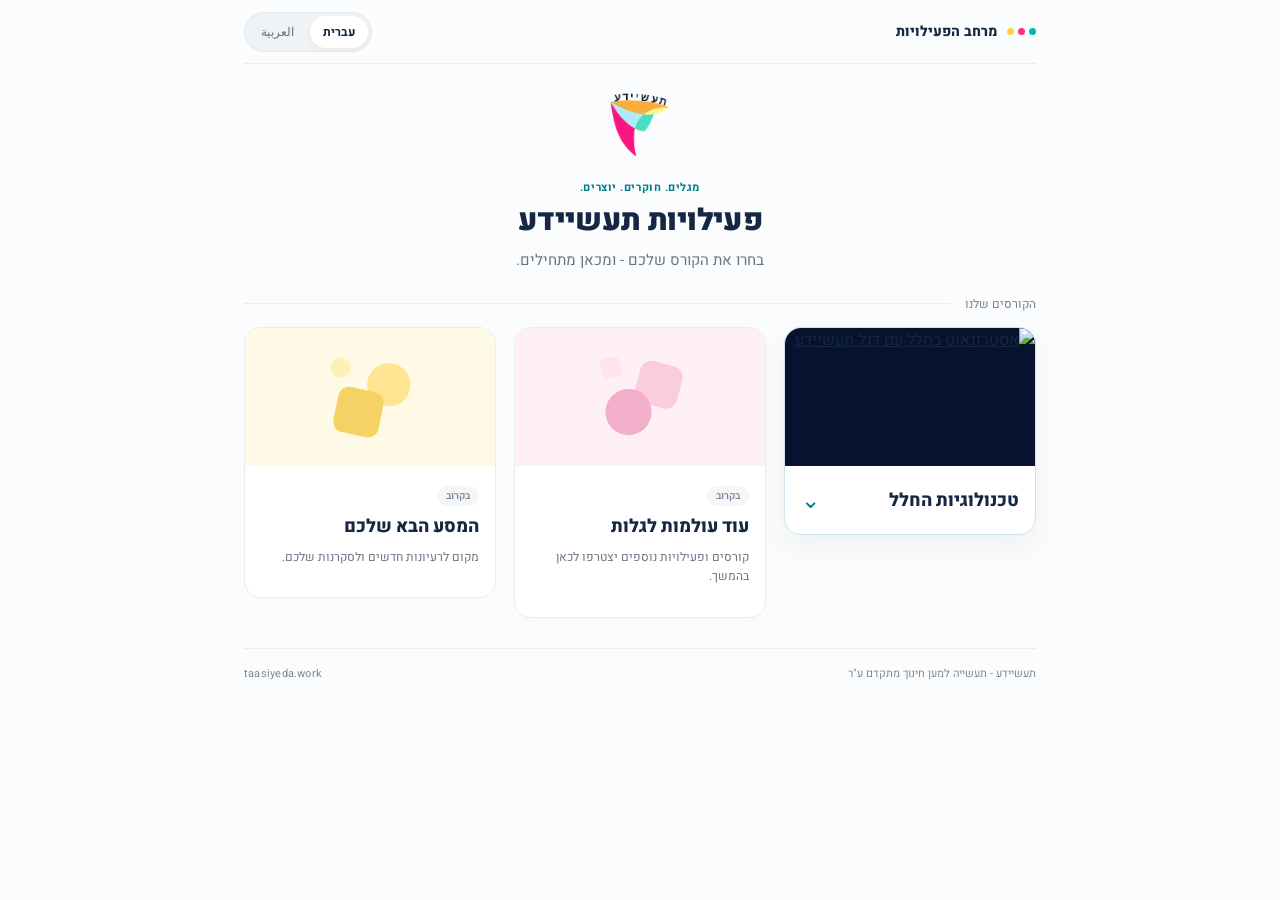
==== index.html @ 54089e56 "Use requested dash in landing page subtitle" ====
<!doctype html>
<html lang="he" dir="rtl">
<head>
<meta charset="utf-8"><meta name="viewport" content="width=device-width,initial-scale=1">
<title>פעילויות תעשיידע | בחרו את הקורס שלכם</title>
<meta name="description" content="מרחב הפעילויות של תעשיידע. בחרו את הקורס שלכם והיכנסו לאתר הקורס, לאתגרים ולפוסטר החקר.">
<meta name="theme-color" content="#fbfcfd">
<link rel="canonical" href="https://taasiyeda.work/">
<link rel="preconnect" href="https://fonts.googleapis.com"><link rel="preconnect" href="https://fonts.gstatic.com" crossorigin>
<link href="https://fonts.googleapis.com/css2?family=Heebo:wght@400;500;600;700;800;900&family=Noto+Sans+Arabic:wght@400;500;600;700;800&display=swap" rel="stylesheet">
<style>
:root{--ink:#152743;--muted:#687485;--teal:#007d87;--line:#e7edf0;--paper:#fbfcfd}
*{box-sizing:border-box}body{margin:0;background:var(--paper);color:var(--ink);font-family:Heebo,Arial,sans-serif;min-height:100vh}html[lang=ar] body{font-family:'Noto Sans Arabic',Arial,sans-serif}button,a{-webkit-tap-highlight-color:transparent}a{color:inherit}button{font:inherit}a:focus-visible,button:focus-visible{outline:3px solid #008d99;outline-offset:5px}button{cursor:pointer}.shell{max-width:1120px;padding:0 40px;margin:auto}.topbar{height:92px;display:flex;align-items:center;justify-content:space-between;border-bottom:1px solid var(--line)}.wordmark{font-size:18px;font-weight:800;display:flex;align-items:center;gap:10px}.brand-dots{display:flex;gap:4px}.brand-dots i{width:7px;height:7px;border-radius:50%;background:#00bbac}.brand-dots i:nth-child(2){background:#fa3284}.brand-dots i:nth-child(3){background:#ffd344}.languages{display:flex;direction:rtl;gap:3px;background:#f0f3f5;border:1px solid #e5eaee;border-radius:100px;padding:4px}.languages button{border:0;background:none;padding:7px 17px;border-radius:50px;color:#637185;min-height:40px;font-size:14px}.languages button[aria-pressed=true]{color:var(--ink);background:white;box-shadow:0 2px 6px #14243c0c;font-weight:700}
main{padding:40px 0 60px}.intro{text-align:center;position:relative}.logo{width:94px;height:104px;object-fit:contain}.eyebrow{color:var(--teal);font-size:12px;font-weight:700;letter-spacing:.05em;margin:22px 0 5px}h1{font-size:clamp(30px,4vw,44px);line-height:1.35;letter-spacing:-1.1px;margin:0;font-weight:900}.intro p{font-size:18px;color:var(--muted);margin:11px 0 0}.section-top{display:flex;align-items:center;gap:14px;margin:39px 0 18px;font-size:13px;color:#758090}.section-top:after{content:'';height:1px;background:var(--line);flex:1}.courses{display:grid;grid-template-columns:repeat(3,minmax(0,1fr));gap:25px;align-items:start}.course{background:#fff;border:1px solid var(--line);border-radius:24px;overflow:hidden;box-shadow:0 6px 22px #15274304}.active{border-color:#cfe4ec;box-shadow:0 12px 30px #243f6010}.cover{aspect-ratio:1.75;display:block;position:relative;overflow:hidden;background:#06122e}.cover img{width:100%;height:100%;object-fit:cover;display:block;transition:transform .35s}.cover:hover img{transform:scale(1.035)}.card-body{padding:23px}.card-body h2{font-size:23px;line-height:1.4;margin:0;font-weight:800}.card-body p{color:var(--muted);font-size:14px;line-height:1.65;margin:7px 0 20px}.links{display:grid;gap:9px}.activity{display:flex;align-items:center;justify-content:space-between;gap:12px;text-decoration:none;border:1px solid #dce9ee;background:#f3f8fb;border-radius:12px;padding:11px 15px;font-size:15px;font-weight:700;min-height:46px;transition:background .18s,transform .18s}.activity:hover{background:#e5f2f7;transform:translateX(-2px)}.activity.primary{background:var(--ink);border-color:var(--ink);color:white}.activity.primary:hover{background:#254362}.arrow{font-size:20px;line-height:1;font-family:Arial;font-weight:400}.soon-cover{background:#fff0f5;display:grid;place-items:center}.soon-cover.yellow{background:#fffae6}.shapes{width:128px;height:110px;position:relative;opacity:.9}.shapes i{position:absolute;width:60px;height:60px;background:#fac9dc;border-radius:15px;top:8px;right:8px;transform:rotate(15deg)}.shapes i:nth-child(2){background:#f1a9c5;top:44px;right:48px;border-radius:50%;width:64px;height:64px}.shapes i:nth-child(3){background:#ffe2ed;width:28px;height:28px;border-radius:8px;top:0;right:91px;transform:rotate(-15deg)}.yellow .shapes i{background:#ffe28a;transform:rotate(-15deg);border-radius:50%}.yellow .shapes i:nth-child(2){background:#f6ce57;border-radius:15px;transform:rotate(12deg)}.yellow .shapes i:nth-child(3){background:#fff0b7;border-radius:50%}.soon .card-body{min-height:154px;padding:24px}.soon h2{font-size:22px}.soon p{max-width:220px;margin-bottom:0;font-size:14px}.soon-tag{display:inline-block;font-size:11px;font-weight:600;padding:4px 10px;background:#f5f6f8;color:#7b8593;border-radius:20px;margin-bottom:12px}.footer{border-top:1px solid var(--line);padding:21px 0;display:flex;justify-content:space-between;gap:15px;color:#7c8795;font-size:12px}.footer span:last-child{direction:ltr;letter-spacing:.02em}
@media(min-height:850px) and (min-width:801px){main{padding-top:51px;padding-bottom:78px}.section-top{margin-top:45px}}@media(max-width:800px){.shell{padding:0 24px}.courses{gap:16px}.card-body{padding:17px}.card-body h2{font-size:20px}.activity{font-size:14px;padding:11px}.intro p{font-size:16px}}@media(max-width:620px){.shell{padding:0 20px}.topbar{height:78px}.wordmark{font-size:15px}.languages button{padding:6px 11px;font-size:13px}.brand-dots{gap:3px}.brand-dots i{width:5px;height:5px}main{padding-top:29px;padding-bottom:35px}.logo{width:76px;height:84px}.eyebrow{margin-top:19px}h1{font-size:33px}.courses{grid-template-columns:1fr;max-width:390px;margin:auto;gap:20px}.card-body{padding:22px}.card-body h2{font-size:24px}.activity{font-size:16px;min-height:49px}.section-top{margin-top:29px}.soon{display:grid;grid-template-columns:95px 1fr;align-items:stretch;border-radius:18px;box-shadow:none}.soon-cover{aspect-ratio:auto;height:100%;min-height:132px}.shapes{transform:scale(.65);transform-origin:center;width:115px}.soon .card-body{min-height:0;padding:17px}.soon h2{font-size:20px}.soon p{font-size:13px;margin:4px 0 0}.soon-tag{margin-bottom:7px}.footer{font-size:11px}.intro p{line-height:1.7}}@media(prefers-reduced-motion:reduce){*{transition:none!important}}

/* Compact centered course hub */
.shell{max-width:840px;padding:0 24px}
.topbar{height:64px}
.wordmark{font-size:14px}
.languages{padding:3px}
.languages button{font-size:12px;padding:5px 13px;min-height:32px}
main{padding:24px 0 30px}
.logo{width:64px;height:72px}
.eyebrow{font-size:11px;margin:12px 0 5px}
h1{font-size:30px;letter-spacing:-.6px}
.intro p{font-size:15px;margin-top:7px}
.section-top{margin:24px 0 14px;font-size:12px}
.courses{gap:18px}
.course{border-radius:17px}
.cover{aspect-ratio:1.8}
.card-body,.soon .card-body{padding:16px;min-height:0}
.card-body h2,.soon h2{font-size:18px}
.card-body p,.soon p{font-size:12px;margin:8px 0 14px}
.soon-tag{margin-bottom:8px;font-size:10px;padding:3px 9px}
.shapes{transform:scale(.72)}
.links{gap:7px}
.activity{font-size:13px;padding:8px 11px;min-height:38px;border-radius:9px}
.arrow{font-size:17px}
.footer{padding:16px 0;font-size:11px;align-items:center;flex-wrap:wrap}
.course-menu summary{display:flex;align-items:center;justify-content:space-between;gap:8px;cursor:pointer;list-style:none;min-height:36px}
.course-menu summary::-webkit-details-marker{display:none}
.course-menu summary:focus-visible{outline:3px solid #008d99;outline-offset:5px;border-radius:4px}
.chevron{color:var(--teal);font-family:Arial,sans-serif;font-size:23px;line-height:1;transition:transform .18s}
.course-menu[open] .chevron{transform:rotate(180deg)}
.course-menu[open] summary{margin-bottom:10px}
@media(min-height:850px) and (min-width:801px){main{padding:24px 0 30px}.section-top{margin-top:24px}}
@media(max-width:620px){.shell{max-width:400px;padding:0 18px}.topbar{height:62px}.wordmark{font-size:13px}.languages button{padding:5px 10px}main{padding:22px 0 26px}h1{font-size:28px}.intro p{font-size:14px}.courses{gap:14px}.card-body h2{font-size:20px}.activity{font-size:15px;min-height:44px}.soon{grid-template-columns:80px 1fr}.soon-cover{min-height:112px}.soon .card-body{padding:14px}.soon h2{font-size:17px}.soon p{font-size:12px;margin-bottom:0}.soon .shapes{transform:scale(.55)}.footer{font-size:10px;gap:7px}}

</style></head>
<body><div class="shell"><header class="topbar"><div class="wordmark"><span class="brand-dots" aria-hidden="true"><i></i><i></i><i></i></span><span data-i="brand">מרחב הפעילויות</span></div><nav class="languages" aria-label="בחירת שפה"><button type="button" lang="he" data-lang="he" aria-pressed="true">עברית</button><button type="button" lang="ar" data-lang="ar" aria-pressed="false">العربية</button></nav></header>
<main><section class="intro" aria-labelledby="title"><img class="logo" src="pictures/logo.png" alt="תעשיידע" width="78" height="90"><div class="eyebrow" data-i="eyebrow">מגלים. חוקרים. יוצרים.</div><h1 id="title" data-i="title">פעילויות תעשיידע</h1><p data-i="subtitle">בחרו את הקורס שלכם - ומכאן מתחילים.</p></section><div class="section-top" data-i="section">הקורסים שלנו</div>
<section class="courses" aria-label="קורסים"><article class="course active"><a class="cover" data-route="course" href="https://taasiyeda2026.github.io/spin-off/" aria-label="כניסה לקורס טכנולוגיות החלל"><img src="https://taasiyeda2026.github.io/spin-off/images/home-bg.png" alt="אסטרונאוט בחלל עם דגל תעשיידע" width="1672" height="941"></a><div class="card-body"><details class="course-menu"><summary><h2 data-i="space">טכנולוגיות החלל</h2><span class="chevron" aria-hidden="true">⌄</span></summary><p data-i="description">יוצאים למסע של חקר ורעיונות בהשראת החלל.</p><nav class="links" aria-label="פעילויות טכנולוגיות החלל"><a class="activity primary" data-route="course" href="https://taasiyeda2026.github.io/spin-off/"><span data-i="course">אתר הקורס</span><span class="arrow" aria-hidden="true">←</span></a><a class="activity" data-route="challenges" href="https://taasiyeda2026.github.io/spin-off/challenge/challenges.html"><span data-i="challenges">אתגרים</span><span class="arrow" aria-hidden="true">←</span></a><a class="activity" data-route="poster" href="https://taasiyeda2026.github.io/spin-off/poster.html"><span data-i="poster">פוסטר חקר</span><span class="arrow" aria-hidden="true">←</span></a></nav></details></div></article>
<article class="course soon"><div class="cover soon-cover" aria-hidden="true"><div class="shapes"><i></i><i></i><i></i></div></div><div class="card-body"><span class="soon-tag" data-i="soon">בקרוב</span><h2 data-i="more">עוד עולמות לגלות</h2><p data-i="soonDescription">קורסים ופעילויות נוספים יצטרפו לכאן בהמשך.</p></div></article>
<article class="course soon"><div class="cover soon-cover yellow" aria-hidden="true"><div class="shapes"><i></i><i></i><i></i></div></div><div class="card-body"><span class="soon-tag" data-i="soon">בקרוב</span><h2 data-i="next">המסע הבא שלכם</h2><p data-i="nextDescription">מקום לרעיונות חדשים ולסקרנות שלכם.</p></div></article></section></main><footer class="footer"><span lang="he" dir="rtl" data-i="footer">תעשיידע - תעשייה למען חינוך מתקדם ע"ר</span><span>taasiyeda.work</span></footer></div>
<script>
(()=>{'use strict';const copy={he:{brand:'מרחב הפעילויות',eyebrow:'מגלים. חוקרים. יוצרים.',title:'פעילויות תעשיידע',subtitle:'בחרו את הקורס שלכם - ומכאן מתחילים.',section:'הקורסים שלנו',space:'טכנולוגיות החלל',description:'יוצאים למסע של חקר ורעיונות בהשראת החלל.',course:'אתר הקורס',challenges:'אתגרים',poster:'פוסטר חקר',soon:'בקרוב',more:'עוד עולמות לגלות',soonDescription:'קורסים ופעילויות נוספים יצטרפו לכאן בהמשך.',next:'המסע הבא שלכם',nextDescription:'מקום לרעיונות חדשים ולסקרנות שלכם.',footer:'תעשיידע - תעשייה למען חינוך מתקדם ע"ר'},ar:{brand:'مساحة الأنشطة',eyebrow:'نكتشف. نبحث. نبدع.',title:'أنشطة تعسيداع',subtitle:'اختاروا دورتكم، ومن هنا نبدأ.',section:'دوراتنا',space:'تكنولوجيا الفضاء',description:'ننطلق في رحلة من البحث والأفكار المستوحاة من الفضاء.',course:'موقع الدورة',challenges:'التحديات',poster:'ملصق البحث',soon:'قريبًا',more:'عوالم أخرى لنكتشفها',soonDescription:'ستنضم إلى هنا دورات وأنشطة إضافية لاحقًا.',next:'رحلتكم القادمة',nextDescription:'مساحة لأفكار جديدة ولفضولكم.',footer:'תעשיידע - תעשייה למען חינוך מתקדם ע"ר'}};const base='https://taasiyeda2026.github.io/spin-off/';function setLanguage(lang){if(!copy[lang])lang='he';document.documentElement.lang=lang;document.documentElement.dir='rtl';document.querySelectorAll('[data-i]').forEach(el=>el.textContent=copy[lang][el.dataset.i]);document.title=copy[lang].title+' | '+copy[lang].brand;document.querySelectorAll('[data-lang]').forEach(el=>el.setAttribute('aria-pressed',String(el.dataset.lang===lang)));document.querySelector('.languages').setAttribute('aria-label',lang==='ar'?'اختيار اللغة':'בחירת שפה');document.querySelector('.courses').setAttribute('aria-label',copy[lang].section);document.querySelector('.links').setAttribute('aria-label',copy[lang].space);document.querySelector('.cover[data-route]').setAttribute('aria-label',copy[lang].course+' — '+copy[lang].space);document.querySelector('.cover img').alt=lang==='ar'?'رائد فضاء يحمل علم تعسيداع':'אסטרונאוט בחלל עם דגל תעשיידע';document.querySelectorAll('[data-route]').forEach(el=>{const route=el.dataset.route;el.href=route==='challenges'?base+'challenge/'+(lang==='ar'?'ar/':'')+'challenges.html?lang='+lang:base+(route==='poster'?'poster.html':'');});try{localStorage.setItem('taasiyeda-language',lang)}catch(e){}}
let lang=new URLSearchParams(location.search).get('lang');if(lang!=='he'&&lang!=='ar'){try{lang=localStorage.getItem('taasiyeda-language')}catch(e){}}setLanguage(lang||'he');document.querySelectorAll('[data-lang]').forEach(el=>el.addEventListener('click',()=>setLanguage(el.dataset.lang)));})();
</script></body></html>
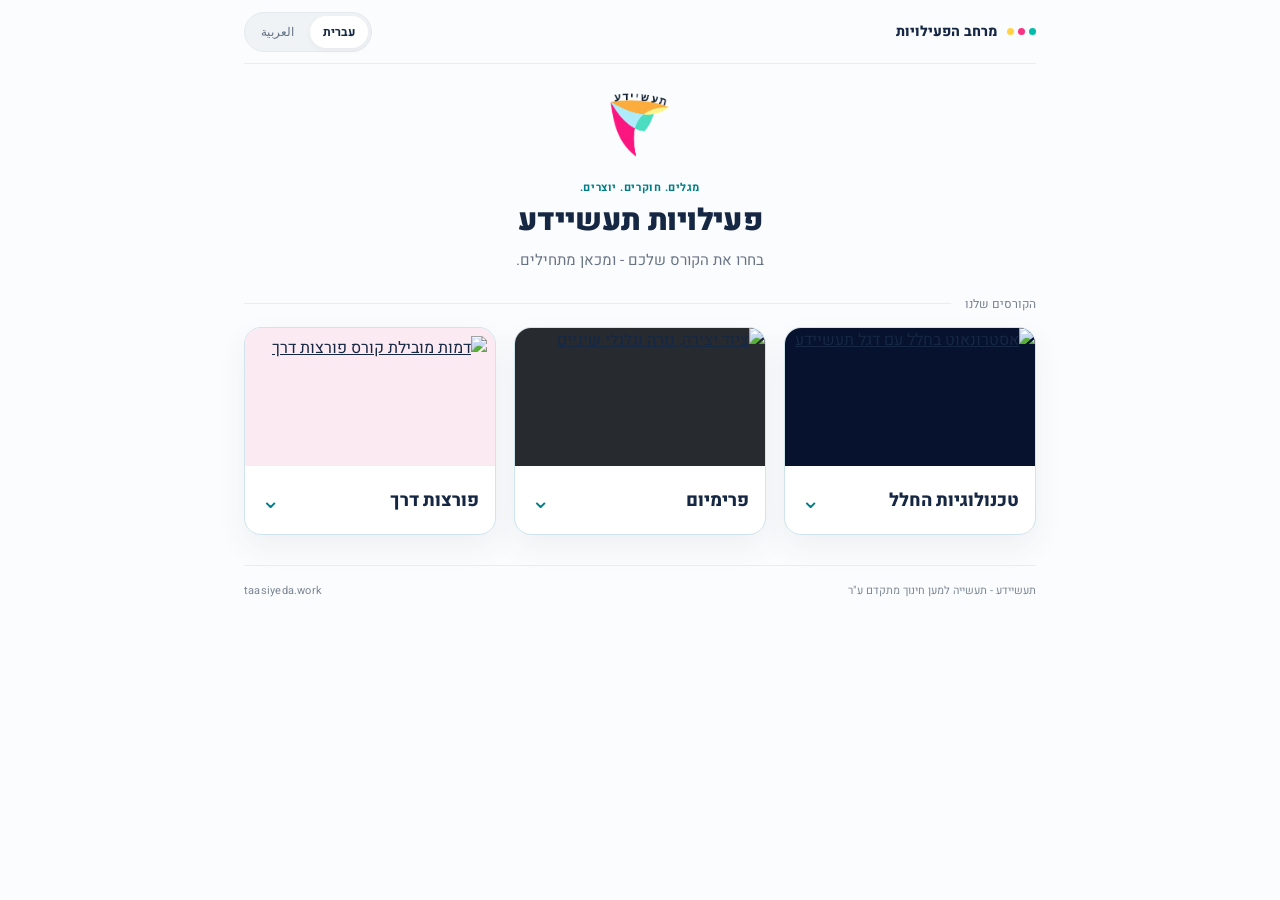
==== commit c69ac198: "Add Premium and Portzot Derech course cards and links" ====
--- a/index.html
+++ b/index.html
@@ -47,13 +47,13 @@
 @media(min-height:850px) and (min-width:801px){main{padding:24px 0 30px}.section-top{margin-top:24px}}
 @media(max-width:620px){.shell{max-width:400px;padding:0 18px}.topbar{height:62px}.wordmark{font-size:13px}.languages button{padding:5px 10px}main{padding:22px 0 26px}h1{font-size:28px}.intro p{font-size:14px}.courses{gap:14px}.card-body h2{font-size:20px}.activity{font-size:15px;min-height:44px}.soon{grid-template-columns:80px 1fr}.soon-cover{min-height:112px}.soon .card-body{padding:14px}.soon h2{font-size:17px}.soon p{font-size:12px;margin-bottom:0}.soon .shapes{transform:scale(.55)}.footer{font-size:10px;gap:7px}}
 
-</style></head>
+.premium-cover{background:#272b30}.portzot-cover{background:#fceaf3}.cover.portzot-cover img{object-fit:contain;padding:8px}.course-entry{padding-top:10px}</style></head>
 <body><div class="shell"><header class="topbar"><div class="wordmark"><span class="brand-dots" aria-hidden="true"><i></i><i></i><i></i></span><span data-i="brand">מרחב הפעילויות</span></div><nav class="languages" aria-label="בחירת שפה"><button type="button" lang="he" data-lang="he" aria-pressed="true">עברית</button><button type="button" lang="ar" data-lang="ar" aria-pressed="false">العربية</button></nav></header>
 <main><section class="intro" aria-labelledby="title"><img class="logo" src="pictures/logo.png" alt="תעשיידע" width="78" height="90"><div class="eyebrow" data-i="eyebrow">מגלים. חוקרים. יוצרים.</div><h1 id="title" data-i="title">פעילויות תעשיידע</h1><p data-i="subtitle">בחרו את הקורס שלכם - ומכאן מתחילים.</p></section><div class="section-top" data-i="section">הקורסים שלנו</div>
 <section class="courses" aria-label="קורסים"><article class="course active"><a class="cover" data-route="course" href="https://taasiyeda2026.github.io/spin-off/" aria-label="כניסה לקורס טכנולוגיות החלל"><img src="https://taasiyeda2026.github.io/spin-off/images/home-bg.png" alt="אסטרונאוט בחלל עם דגל תעשיידע" width="1672" height="941"></a><div class="card-body"><details class="course-menu"><summary><h2 data-i="space">טכנולוגיות החלל</h2><span class="chevron" aria-hidden="true">⌄</span></summary><p data-i="description">יוצאים למסע של חקר ורעיונות בהשראת החלל.</p><nav class="links" aria-label="פעילויות טכנולוגיות החלל"><a class="activity primary" data-route="course" href="https://taasiyeda2026.github.io/spin-off/"><span data-i="course">אתר הקורס</span><span class="arrow" aria-hidden="true">←</span></a><a class="activity" data-route="challenges" href="https://taasiyeda2026.github.io/spin-off/challenge/challenges.html"><span data-i="challenges">אתגרים</span><span class="arrow" aria-hidden="true">←</span></a><a class="activity" data-route="poster" href="https://taasiyeda2026.github.io/spin-off/poster.html"><span data-i="poster">פוסטר חקר</span><span class="arrow" aria-hidden="true">←</span></a></nav></details></div></article>
-<article class="course soon"><div class="cover soon-cover" aria-hidden="true"><div class="shapes"><i></i><i></i><i></i></div></div><div class="card-body"><span class="soon-tag" data-i="soon">בקרוב</span><h2 data-i="more">עוד עולמות לגלות</h2><p data-i="soonDescription">קורסים ופעילויות נוספים יצטרפו לכאן בהמשך.</p></div></article>
-<article class="course soon"><div class="cover soon-cover yellow" aria-hidden="true"><div class="shapes"><i></i><i></i><i></i></div></div><div class="card-body"><span class="soon-tag" data-i="soon">בקרוב</span><h2 data-i="next">המסע הבא שלכם</h2><p data-i="nextDescription">מקום לרעיונות חדשים ולסקרנות שלכם.</p></div></article></section></main><footer class="footer"><span lang="he" dir="rtl" data-i="footer">תעשיידע - תעשייה למען חינוך מתקדם ע"ר</span><span>taasiyeda.work</span></footer></div>
+<article class="course active"><a class="cover premium-cover" href="https://taasiyeda2026.github.io/Premium/" data-course-key="premium" aria-label="כניסה לקורס פרימיום"><img src="https://taasiyeda2026.github.io/Premium/images/bg.png" data-alt-key="premiumAlt" alt="ציוד יצירה, נורה וגלגלי שיניים" loading="lazy"></a><div class="card-body"><details class="course-menu"><summary><h2 data-i="premium">פרימיום</h2><span class="chevron" aria-hidden="true">⌄</span></summary><nav class="links course-entry" data-course-key="premium" aria-label="פרימיום"><a class="activity primary" href="https://taasiyeda2026.github.io/Premium/"><span data-i="course">אתר הקורס</span><span class="arrow" aria-hidden="true">←</span></a></nav></details></div></article>
+<article class="course active"><a class="cover portzot-cover" href="https://portzot-derech.org/" data-course-key="portzot" aria-label="כניסה לקורס פורצות דרך"><img src="https://portzot-derech.org/icon/girl.png" data-alt-key="portzotAlt" alt="דמות מובילת קורס פורצות דרך" loading="lazy"></a><div class="card-body"><details class="course-menu"><summary><h2 data-i="portzot">פורצות דרך</h2><span class="chevron" aria-hidden="true">⌄</span></summary><nav class="links course-entry" data-course-key="portzot" aria-label="פורצות דרך"><a class="activity primary" href="https://portzot-derech.org/"><span data-i="course">אתר הקורס</span><span class="arrow" aria-hidden="true">←</span></a></nav></details></div></article></section></main><footer class="footer"><span lang="he" dir="rtl" data-i="footer">תעשיידע - תעשייה למען חינוך מתקדם ע"ר</span><span>taasiyeda.work</span></footer></div>
 <script>
-(()=>{'use strict';const copy={he:{brand:'מרחב הפעילויות',eyebrow:'מגלים. חוקרים. יוצרים.',title:'פעילויות תעשיידע',subtitle:'בחרו את הקורס שלכם - ומכאן מתחילים.',section:'הקורסים שלנו',space:'טכנולוגיות החלל',description:'יוצאים למסע של חקר ורעיונות בהשראת החלל.',course:'אתר הקורס',challenges:'אתגרים',poster:'פוסטר חקר',soon:'בקרוב',more:'עוד עולמות לגלות',soonDescription:'קורסים ופעילויות נוספים יצטרפו לכאן בהמשך.',next:'המסע הבא שלכם',nextDescription:'מקום לרעיונות חדשים ולסקרנות שלכם.',footer:'תעשיידע - תעשייה למען חינוך מתקדם ע"ר'},ar:{brand:'مساحة الأنشطة',eyebrow:'نكتشف. نبحث. نبدع.',title:'أنشطة تعسيداع',subtitle:'اختاروا دورتكم، ومن هنا نبدأ.',section:'دوراتنا',space:'تكنولوجيا الفضاء',description:'ننطلق في رحلة من البحث والأفكار المستوحاة من الفضاء.',course:'موقع الدورة',challenges:'التحديات',poster:'ملصق البحث',soon:'قريبًا',more:'عوالم أخرى لنكتشفها',soonDescription:'ستنضم إلى هنا دورات وأنشطة إضافية لاحقًا.',next:'رحلتكم القادمة',nextDescription:'مساحة لأفكار جديدة ولفضولكم.',footer:'תעשיידע - תעשייה למען חינוך מתקדם ע"ר'}};const base='https://taasiyeda2026.github.io/spin-off/';function setLanguage(lang){if(!copy[lang])lang='he';document.documentElement.lang=lang;document.documentElement.dir='rtl';document.querySelectorAll('[data-i]').forEach(el=>el.textContent=copy[lang][el.dataset.i]);document.title=copy[lang].title+' | '+copy[lang].brand;document.querySelectorAll('[data-lang]').forEach(el=>el.setAttribute('aria-pressed',String(el.dataset.lang===lang)));document.querySelector('.languages').setAttribute('aria-label',lang==='ar'?'اختيار اللغة':'בחירת שפה');document.querySelector('.courses').setAttribute('aria-label',copy[lang].section);document.querySelector('.links').setAttribute('aria-label',copy[lang].space);document.querySelector('.cover[data-route]').setAttribute('aria-label',copy[lang].course+' — '+copy[lang].space);document.querySelector('.cover img').alt=lang==='ar'?'رائد فضاء يحمل علم تعسيداع':'אסטרונאוט בחלל עם דגל תעשיידע';document.querySelectorAll('[data-route]').forEach(el=>{const route=el.dataset.route;el.href=route==='challenges'?base+'challenge/'+(lang==='ar'?'ar/':'')+'challenges.html?lang='+lang:base+(route==='poster'?'poster.html':'');});try{localStorage.setItem('taasiyeda-language',lang)}catch(e){}}
+(()=>{'use strict';const copy={he:{premium:'פרימיום',portzot:'פורצות דרך',premiumAlt:'ציוד יצירה, נורה וגלגלי שיניים',portzotAlt:'דמות מובילת קורס פורצות דרך',brand:'מרחב הפעילויות',eyebrow:'מגלים. חוקרים. יוצרים.',title:'פעילויות תעשיידע',subtitle:'בחרו את הקורס שלכם - ומכאן מתחילים.',section:'הקורסים שלנו',space:'טכנולוגיות החלל',description:'יוצאים למסע של חקר ורעיונות בהשראת החלל.',course:'אתר הקורס',challenges:'אתגרים',poster:'פוסטר חקר',soon:'בקרוב',more:'עוד עולמות לגלות',soonDescription:'קורסים ופעילויות נוספים יצטרפו לכאן בהמשך.',next:'המסע הבא שלכם',nextDescription:'מקום לרעיונות חדשים ולסקרנות שלכם.',footer:'תעשיידע - תעשייה למען חינוך מתקדם ע"ר'},ar:{premium:'بريميوم',portzot:'رائدات المستقبل',premiumAlt:'أدوات إبداع ومصباح وتروس',portzotAlt:'شخصية دورة رائدات المستقبل',brand:'مساحة الأنشطة',eyebrow:'نكتشف. نبحث. نبدع.',title:'أنشطة تعسيداع',subtitle:'اختاروا دورتكم، ومن هنا نبدأ.',section:'دوراتنا',space:'تكنولوجيا الفضاء',description:'ننطلق في رحلة من البحث والأفكار المستوحاة من الفضاء.',course:'موقع الدورة',challenges:'التحديات',poster:'ملصق البحث',soon:'قريبًا',more:'عوالم أخرى لنكتشفها',soonDescription:'ستنضم إلى هنا دورات وأنشطة إضافية لاحقًا.',next:'رحلتكم القادمة',nextDescription:'مساحة لأفكار جديدة ولفضولكم.',footer:'תעשיידע - תעשייה למען חינוך מתקדם ע"ר'}};const base='https://taasiyeda2026.github.io/spin-off/';function setLanguage(lang){if(!copy[lang])lang='he';document.documentElement.lang=lang;document.documentElement.dir='rtl';document.querySelectorAll('[data-i]').forEach(el=>el.textContent=copy[lang][el.dataset.i]);document.title=copy[lang].title+' | '+copy[lang].brand;document.querySelectorAll('[data-lang]').forEach(el=>el.setAttribute('aria-pressed',String(el.dataset.lang===lang)));document.querySelector('.languages').setAttribute('aria-label',lang==='ar'?'اختيار اللغة':'בחירת שפה');document.querySelector('.courses').setAttribute('aria-label',copy[lang].section);document.querySelector('.links').setAttribute('aria-label',copy[lang].space);document.querySelector('.cover[data-route]').setAttribute('aria-label',copy[lang].course+' — '+copy[lang].space);document.querySelector('.cover img').alt=lang==='ar'?'رائد فضاء يحمل علم تعسيداع':'אסטרונאוט בחלל עם דגל תעשיידע';document.querySelectorAll('[data-route]').forEach(el=>{const route=el.dataset.route;el.href=route==='challenges'?base+'challenge/'+(lang==='ar'?'ar/':'')+'challenges.html?lang='+lang:base+(route==='poster'?'poster.html':'');});document.querySelectorAll('[data-course-key]').forEach(el=>el.setAttribute('aria-label',copy[lang].course+' — '+copy[lang][el.dataset.courseKey]));document.querySelectorAll('[data-alt-key]').forEach(el=>el.alt=copy[lang][el.dataset.altKey]);try{localStorage.setItem('taasiyeda-language',lang)}catch(e){}}
 let lang=new URLSearchParams(location.search).get('lang');if(lang!=='he'&&lang!=='ar'){try{lang=localStorage.getItem('taasiyeda-language')}catch(e){}}setLanguage(lang||'he');document.querySelectorAll('[data-lang]').forEach(el=>el.addEventListener('click',()=>setLanguage(el.dataset.lang)));})();
 </script></body></html>
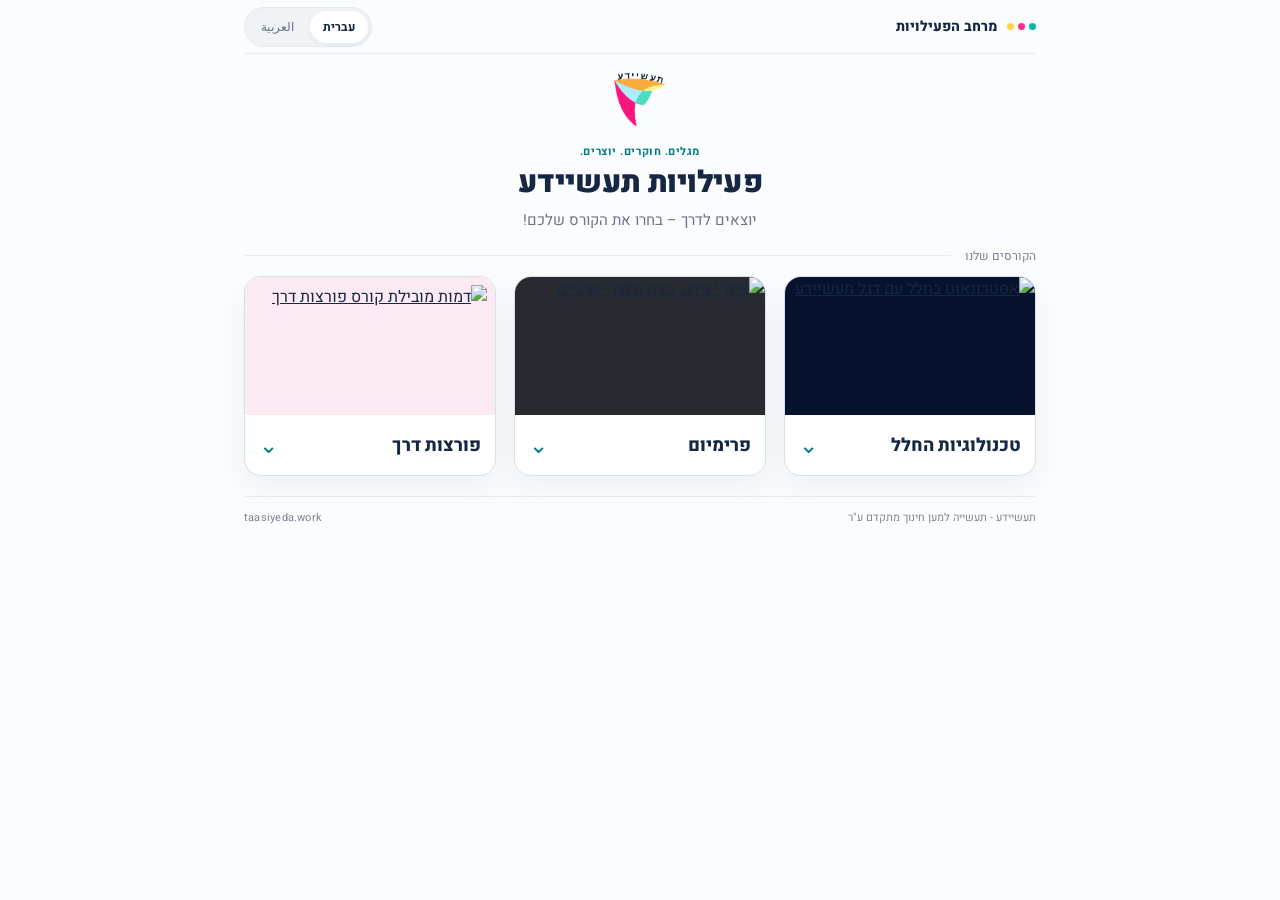
==== commit dc450377: "Reduce landing page spacing and update introductory sentence" ====
--- a/index.html
+++ b/index.html
@@ -47,13 +47,25 @@
 @media(min-height:850px) and (min-width:801px){main{padding:24px 0 30px}.section-top{margin-top:24px}}
 @media(max-width:620px){.shell{max-width:400px;padding:0 18px}.topbar{height:62px}.wordmark{font-size:13px}.languages button{padding:5px 10px}main{padding:22px 0 26px}h1{font-size:28px}.intro p{font-size:14px}.courses{gap:14px}.card-body h2{font-size:20px}.activity{font-size:15px;min-height:44px}.soon{grid-template-columns:80px 1fr}.soon-cover{min-height:112px}.soon .card-body{padding:14px}.soon h2{font-size:17px}.soon p{font-size:12px;margin-bottom:0}.soon .shapes{transform:scale(.55)}.footer{font-size:10px;gap:7px}}
 
-.premium-cover{background:#272b30}.portzot-cover{background:#fceaf3}.cover.portzot-cover img{object-fit:contain;padding:8px}.course-entry{padding-top:10px}</style></head>
+.premium-cover{background:#272b30}.portzot-cover{background:#fceaf3}.cover.portzot-cover img{object-fit:contain;padding:8px}.course-entry{padding-top:10px}
+/* Tighter vertical rhythm */
+.topbar{height:54px}
+main{padding:14px 0 20px}
+.logo{width:56px;height:62px}
+.eyebrow{margin:6px 0 3px}
+.intro p{margin-top:5px}
+.section-top{margin:16px 0 11px}
+.card-body{padding:12px 14px}
+.footer{padding:12px 0}
+@media(min-height:850px) and (min-width:801px){main{padding:14px 0 20px}.section-top{margin-top:16px}}
+@media(max-width:620px){.topbar{height:54px}main{padding:14px 0 20px}.logo{width:56px;height:62px}.eyebrow{margin-top:6px}.section-top{margin-top:16px}.card-body{padding:12px 14px}}
+</style></head>
 <body><div class="shell"><header class="topbar"><div class="wordmark"><span class="brand-dots" aria-hidden="true"><i></i><i></i><i></i></span><span data-i="brand">מרחב הפעילויות</span></div><nav class="languages" aria-label="בחירת שפה"><button type="button" lang="he" data-lang="he" aria-pressed="true">עברית</button><button type="button" lang="ar" data-lang="ar" aria-pressed="false">العربية</button></nav></header>
-<main><section class="intro" aria-labelledby="title"><img class="logo" src="pictures/logo.png" alt="תעשיידע" width="78" height="90"><div class="eyebrow" data-i="eyebrow">מגלים. חוקרים. יוצרים.</div><h1 id="title" data-i="title">פעילויות תעשיידע</h1><p data-i="subtitle">בחרו את הקורס שלכם - ומכאן מתחילים.</p></section><div class="section-top" data-i="section">הקורסים שלנו</div>
+<main><section class="intro" aria-labelledby="title"><img class="logo" src="pictures/logo.png" alt="תעשיידע" width="78" height="90"><div class="eyebrow" data-i="eyebrow">מגלים. חוקרים. יוצרים.</div><h1 id="title" data-i="title">פעילויות תעשיידע</h1><p data-i="subtitle">יוצאים לדרך – בחרו את הקורס שלכם!</p></section><div class="section-top" data-i="section">הקורסים שלנו</div>
 <section class="courses" aria-label="קורסים"><article class="course active"><a class="cover" data-route="course" href="https://taasiyeda2026.github.io/spin-off/" aria-label="כניסה לקורס טכנולוגיות החלל"><img src="https://taasiyeda2026.github.io/spin-off/images/home-bg.png" alt="אסטרונאוט בחלל עם דגל תעשיידע" width="1672" height="941"></a><div class="card-body"><details class="course-menu"><summary><h2 data-i="space">טכנולוגיות החלל</h2><span class="chevron" aria-hidden="true">⌄</span></summary><p data-i="description">יוצאים למסע של חקר ורעיונות בהשראת החלל.</p><nav class="links" aria-label="פעילויות טכנולוגיות החלל"><a class="activity primary" data-route="course" href="https://taasiyeda2026.github.io/spin-off/"><span data-i="course">אתר הקורס</span><span class="arrow" aria-hidden="true">←</span></a><a class="activity" data-route="challenges" href="https://taasiyeda2026.github.io/spin-off/challenge/challenges.html"><span data-i="challenges">אתגרים</span><span class="arrow" aria-hidden="true">←</span></a><a class="activity" data-route="poster" href="https://taasiyeda2026.github.io/spin-off/poster.html"><span data-i="poster">פוסטר חקר</span><span class="arrow" aria-hidden="true">←</span></a></nav></details></div></article>
 <article class="course active"><a class="cover premium-cover" href="https://taasiyeda2026.github.io/Premium/" data-course-key="premium" aria-label="כניסה לקורס פרימיום"><img src="https://taasiyeda2026.github.io/Premium/images/bg.png" data-alt-key="premiumAlt" alt="ציוד יצירה, נורה וגלגלי שיניים" loading="lazy"></a><div class="card-body"><details class="course-menu"><summary><h2 data-i="premium">פרימיום</h2><span class="chevron" aria-hidden="true">⌄</span></summary><nav class="links course-entry" data-course-key="premium" aria-label="פרימיום"><a class="activity primary" href="https://taasiyeda2026.github.io/Premium/"><span data-i="course">אתר הקורס</span><span class="arrow" aria-hidden="true">←</span></a></nav></details></div></article>
 <article class="course active"><a class="cover portzot-cover" href="https://portzot-derech.org/" data-course-key="portzot" aria-label="כניסה לקורס פורצות דרך"><img src="https://portzot-derech.org/icon/girl.png" data-alt-key="portzotAlt" alt="דמות מובילת קורס פורצות דרך" loading="lazy"></a><div class="card-body"><details class="course-menu"><summary><h2 data-i="portzot">פורצות דרך</h2><span class="chevron" aria-hidden="true">⌄</span></summary><nav class="links course-entry" data-course-key="portzot" aria-label="פורצות דרך"><a class="activity primary" href="https://portzot-derech.org/"><span data-i="course">אתר הקורס</span><span class="arrow" aria-hidden="true">←</span></a></nav></details></div></article></section></main><footer class="footer"><span lang="he" dir="rtl" data-i="footer">תעשיידע - תעשייה למען חינוך מתקדם ע"ר</span><span>taasiyeda.work</span></footer></div>
 <script>
-(()=>{'use strict';const copy={he:{premium:'פרימיום',portzot:'פורצות דרך',premiumAlt:'ציוד יצירה, נורה וגלגלי שיניים',portzotAlt:'דמות מובילת קורס פורצות דרך',brand:'מרחב הפעילויות',eyebrow:'מגלים. חוקרים. יוצרים.',title:'פעילויות תעשיידע',subtitle:'בחרו את הקורס שלכם - ומכאן מתחילים.',section:'הקורסים שלנו',space:'טכנולוגיות החלל',description:'יוצאים למסע של חקר ורעיונות בהשראת החלל.',course:'אתר הקורס',challenges:'אתגרים',poster:'פוסטר חקר',soon:'בקרוב',more:'עוד עולמות לגלות',soonDescription:'קורסים ופעילויות נוספים יצטרפו לכאן בהמשך.',next:'המסע הבא שלכם',nextDescription:'מקום לרעיונות חדשים ולסקרנות שלכם.',footer:'תעשיידע - תעשייה למען חינוך מתקדם ע"ר'},ar:{premium:'بريميوم',portzot:'رائدات المستقبل',premiumAlt:'أدوات إبداع ومصباح وتروس',portzotAlt:'شخصية دورة رائدات المستقبل',brand:'مساحة الأنشطة',eyebrow:'نكتشف. نبحث. نبدع.',title:'أنشطة تعسيداع',subtitle:'اختاروا دورتكم، ومن هنا نبدأ.',section:'دوراتنا',space:'تكنولوجيا الفضاء',description:'ننطلق في رحلة من البحث والأفكار المستوحاة من الفضاء.',course:'موقع الدورة',challenges:'التحديات',poster:'ملصق البحث',soon:'قريبًا',more:'عوالم أخرى لنكتشفها',soonDescription:'ستنضم إلى هنا دورات وأنشطة إضافية لاحقًا.',next:'رحلتكم القادمة',nextDescription:'مساحة لأفكار جديدة ولفضولكم.',footer:'תעשיידע - תעשייה למען חינוך מתקדם ע"ר'}};const base='https://taasiyeda2026.github.io/spin-off/';function setLanguage(lang){if(!copy[lang])lang='he';document.documentElement.lang=lang;document.documentElement.dir='rtl';document.querySelectorAll('[data-i]').forEach(el=>el.textContent=copy[lang][el.dataset.i]);document.title=copy[lang].title+' | '+copy[lang].brand;document.querySelectorAll('[data-lang]').forEach(el=>el.setAttribute('aria-pressed',String(el.dataset.lang===lang)));document.querySelector('.languages').setAttribute('aria-label',lang==='ar'?'اختيار اللغة':'בחירת שפה');document.querySelector('.courses').setAttribute('aria-label',copy[lang].section);document.querySelector('.links').setAttribute('aria-label',copy[lang].space);document.querySelector('.cover[data-route]').setAttribute('aria-label',copy[lang].course+' — '+copy[lang].space);document.querySelector('.cover img').alt=lang==='ar'?'رائد فضاء يحمل علم تعسيداع':'אסטרונאוט בחלל עם דגל תעשיידע';document.querySelectorAll('[data-route]').forEach(el=>{const route=el.dataset.route;el.href=route==='challenges'?base+'challenge/'+(lang==='ar'?'ar/':'')+'challenges.html?lang='+lang:base+(route==='poster'?'poster.html':'');});document.querySelectorAll('[data-course-key]').forEach(el=>el.setAttribute('aria-label',copy[lang].course+' — '+copy[lang][el.dataset.courseKey]));document.querySelectorAll('[data-alt-key]').forEach(el=>el.alt=copy[lang][el.dataset.altKey]);try{localStorage.setItem('taasiyeda-language',lang)}catch(e){}}
+(()=>{'use strict';const copy={he:{premium:'פרימיום',portzot:'פורצות דרך',premiumAlt:'ציוד יצירה, נורה וגלגלי שיניים',portzotAlt:'דמות מובילת קורס פורצות דרך',brand:'מרחב הפעילויות',eyebrow:'מגלים. חוקרים. יוצרים.',title:'פעילויות תעשיידע',subtitle:'יוצאים לדרך – בחרו את הקורס שלכם!',section:'הקורסים שלנו',space:'טכנולוגיות החלל',description:'יוצאים למסע של חקר ורעיונות בהשראת החלל.',course:'אתר הקורס',challenges:'אתגרים',poster:'פוסטר חקר',soon:'בקרוב',more:'עוד עולמות לגלות',soonDescription:'קורסים ופעילויות נוספים יצטרפו לכאן בהמשך.',next:'המסע הבא שלכם',nextDescription:'מקום לרעיונות חדשים ולסקרנות שלכם.',footer:'תעשיידע - תעשייה למען חינוך מתקדם ע"ר'},ar:{premium:'بريميوم',portzot:'رائدات المستقبل',premiumAlt:'أدوات إبداع ومصباح وتروس',portzotAlt:'شخصية دورة رائدات المستقبل',brand:'مساحة الأنشطة',eyebrow:'نكتشف. نبحث. نبدع.',title:'أنشطة تعسيداع',subtitle:'ننطلق معًا – اختاروا دورتكم!',section:'دوراتنا',space:'تكنولوجيا الفضاء',description:'ننطلق في رحلة من البحث والأفكار المستوحاة من الفضاء.',course:'موقع الدورة',challenges:'التحديات',poster:'ملصق البحث',soon:'قريبًا',more:'عوالم أخرى لنكتشفها',soonDescription:'ستنضم إلى هنا دورات وأنشطة إضافية لاحقًا.',next:'رحلتكم القادمة',nextDescription:'مساحة لأفكار جديدة ولفضولكم.',footer:'תעשיידע - תעשייה למען חינוך מתקדם ע"ר'}};const base='https://taasiyeda2026.github.io/spin-off/';function setLanguage(lang){if(!copy[lang])lang='he';document.documentElement.lang=lang;document.documentElement.dir='rtl';document.querySelectorAll('[data-i]').forEach(el=>el.textContent=copy[lang][el.dataset.i]);document.title=copy[lang].title+' | '+copy[lang].brand;document.querySelectorAll('[data-lang]').forEach(el=>el.setAttribute('aria-pressed',String(el.dataset.lang===lang)));document.querySelector('.languages').setAttribute('aria-label',lang==='ar'?'اختيار اللغة':'בחירת שפה');document.querySelector('.courses').setAttribute('aria-label',copy[lang].section);document.querySelector('.links').setAttribute('aria-label',copy[lang].space);document.querySelector('.cover[data-route]').setAttribute('aria-label',copy[lang].course+' — '+copy[lang].space);document.querySelector('.cover img').alt=lang==='ar'?'رائد فضاء يحمل علم تعسيداع':'אסטרונאוט בחלל עם דגל תעשיידע';document.querySelectorAll('[data-route]').forEach(el=>{const route=el.dataset.route;el.href=route==='challenges'?base+'challenge/'+(lang==='ar'?'ar/':'')+'challenges.html?lang='+lang:base+(route==='poster'?'poster.html':'');});document.querySelectorAll('[data-course-key]').forEach(el=>el.setAttribute('aria-label',copy[lang].course+' — '+copy[lang][el.dataset.courseKey]));document.querySelectorAll('[data-alt-key]').forEach(el=>el.alt=copy[lang][el.dataset.altKey]);try{localStorage.setItem('taasiyeda-language',lang)}catch(e){}}
 let lang=new URLSearchParams(location.search).get('lang');if(lang!=='he'&&lang!=='ar'){try{lang=localStorage.getItem('taasiyeda-language')}catch(e){}}setLanguage(lang||'he');document.querySelectorAll('[data-lang]').forEach(el=>el.addEventListener('click',()=>setLanguage(el.dataset.lang)));})();
 </script></body></html>
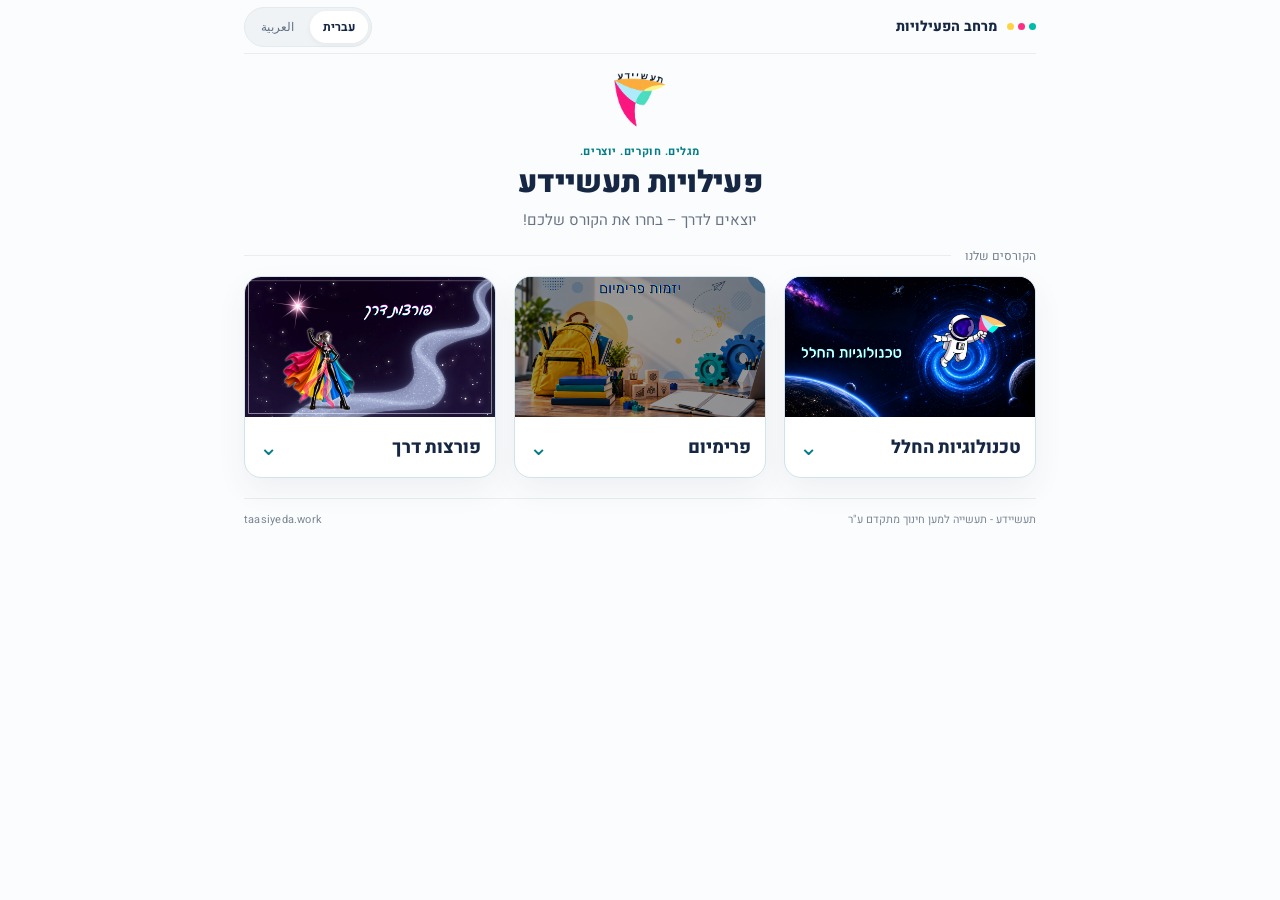
==== commit 22fb64f4: "Use uploaded local course images without cropping" ====
--- a/index.html
+++ b/index.html
@@ -47,7 +47,7 @@
 @media(min-height:850px) and (min-width:801px){main{padding:24px 0 30px}.section-top{margin-top:24px}}
 @media(max-width:620px){.shell{max-width:400px;padding:0 18px}.topbar{height:62px}.wordmark{font-size:13px}.languages button{padding:5px 10px}main{padding:22px 0 26px}h1{font-size:28px}.intro p{font-size:14px}.courses{gap:14px}.card-body h2{font-size:20px}.activity{font-size:15px;min-height:44px}.soon{grid-template-columns:80px 1fr}.soon-cover{min-height:112px}.soon .card-body{padding:14px}.soon h2{font-size:17px}.soon p{font-size:12px;margin-bottom:0}.soon .shapes{transform:scale(.55)}.footer{font-size:10px;gap:7px}}
 
-.premium-cover{background:#272b30}.portzot-cover{background:#fceaf3}.cover.portzot-cover img{object-fit:contain;padding:8px}.course-entry{padding-top:10px}
+.premium-cover{background:#272b30}.portzot-cover{background:#fceaf3}.cover.portzot-cover img{object-fit:contain;padding:0}.course-entry{padding-top:10px}
 /* Tighter vertical rhythm */
 .topbar{height:54px}
 main{padding:14px 0 20px}
@@ -59,13 +59,13 @@
 .footer{padding:12px 0}
 @media(min-height:850px) and (min-width:801px){main{padding:14px 0 20px}.section-top{margin-top:16px}}
 @media(max-width:620px){.topbar{height:54px}main{padding:14px 0 20px}.logo{width:56px;height:62px}.eyebrow{margin-top:6px}.section-top{margin-top:16px}.card-body{padding:12px 14px}}
-</style></head>
+.cover{aspect-ratio:16/9}.cover img{object-fit:contain}.cover:hover img{transform:none}</style></head>
 <body><div class="shell"><header class="topbar"><div class="wordmark"><span class="brand-dots" aria-hidden="true"><i></i><i></i><i></i></span><span data-i="brand">מרחב הפעילויות</span></div><nav class="languages" aria-label="בחירת שפה"><button type="button" lang="he" data-lang="he" aria-pressed="true">עברית</button><button type="button" lang="ar" data-lang="ar" aria-pressed="false">العربية</button></nav></header>
 <main><section class="intro" aria-labelledby="title"><img class="logo" src="pictures/logo.png" alt="תעשיידע" width="78" height="90"><div class="eyebrow" data-i="eyebrow">מגלים. חוקרים. יוצרים.</div><h1 id="title" data-i="title">פעילויות תעשיידע</h1><p data-i="subtitle">יוצאים לדרך – בחרו את הקורס שלכם!</p></section><div class="section-top" data-i="section">הקורסים שלנו</div>
-<section class="courses" aria-label="קורסים"><article class="course active"><a class="cover" data-route="course" href="https://taasiyeda2026.github.io/spin-off/" aria-label="כניסה לקורס טכנולוגיות החלל"><img src="https://taasiyeda2026.github.io/spin-off/images/home-bg.png" alt="אסטרונאוט בחלל עם דגל תעשיידע" width="1672" height="941"></a><div class="card-body"><details class="course-menu"><summary><h2 data-i="space">טכנולוגיות החלל</h2><span class="chevron" aria-hidden="true">⌄</span></summary><p data-i="description">יוצאים למסע של חקר ורעיונות בהשראת החלל.</p><nav class="links" aria-label="פעילויות טכנולוגיות החלל"><a class="activity primary" data-route="course" href="https://taasiyeda2026.github.io/spin-off/"><span data-i="course">אתר הקורס</span><span class="arrow" aria-hidden="true">←</span></a><a class="activity" data-route="challenges" href="https://taasiyeda2026.github.io/spin-off/challenge/challenges.html"><span data-i="challenges">אתגרים</span><span class="arrow" aria-hidden="true">←</span></a><a class="activity" data-route="poster" href="https://taasiyeda2026.github.io/spin-off/poster.html"><span data-i="poster">פוסטר חקר</span><span class="arrow" aria-hidden="true">←</span></a></nav></details></div></article>
-<article class="course active"><a class="cover premium-cover" href="https://taasiyeda2026.github.io/Premium/" data-course-key="premium" aria-label="כניסה לקורס פרימיום"><img src="https://taasiyeda2026.github.io/Premium/images/bg.png" data-alt-key="premiumAlt" alt="ציוד יצירה, נורה וגלגלי שיניים" loading="lazy"></a><div class="card-body"><details class="course-menu"><summary><h2 data-i="premium">פרימיום</h2><span class="chevron" aria-hidden="true">⌄</span></summary><nav class="links course-entry" data-course-key="premium" aria-label="פרימיום"><a class="activity primary" href="https://taasiyeda2026.github.io/Premium/"><span data-i="course">אתר הקורס</span><span class="arrow" aria-hidden="true">←</span></a></nav></details></div></article>
-<article class="course active"><a class="cover portzot-cover" href="https://portzot-derech.org/" data-course-key="portzot" aria-label="כניסה לקורס פורצות דרך"><img src="https://portzot-derech.org/icon/girl.png" data-alt-key="portzotAlt" alt="דמות מובילת קורס פורצות דרך" loading="lazy"></a><div class="card-body"><details class="course-menu"><summary><h2 data-i="portzot">פורצות דרך</h2><span class="chevron" aria-hidden="true">⌄</span></summary><nav class="links course-entry" data-course-key="portzot" aria-label="פורצות דרך"><a class="activity primary" href="https://portzot-derech.org/"><span data-i="course">אתר הקורס</span><span class="arrow" aria-hidden="true">←</span></a></nav></details></div></article></section></main><footer class="footer"><span lang="he" dir="rtl" data-i="footer">תעשיידע - תעשייה למען חינוך מתקדם ע"ר</span><span>taasiyeda.work</span></footer></div>
+<section class="courses" aria-label="קורסים"><article class="course active"><a class="cover" data-route="course" href="https://taasiyeda2026.github.io/spin-off/" aria-label="כניסה לקורס טכנולוגיות החלל"><img src="pictures/courses/space.png" alt="אסטרונאוט בחלל עם דגל תעשיידע" width="1672" height="941"></a><div class="card-body"><details class="course-menu"><summary><h2 data-i="space">טכנולוגיות החלל</h2><span class="chevron" aria-hidden="true">⌄</span></summary><p data-i="description">יוצאים למסע של חקר ורעיונות בהשראת החלל.</p><nav class="links" aria-label="פעילויות טכנולוגיות החלל"><a class="activity primary" data-route="course" href="https://taasiyeda2026.github.io/spin-off/"><span data-i="course">אתר הקורס</span><span class="arrow" aria-hidden="true">←</span></a><a class="activity" data-route="challenges" href="https://taasiyeda2026.github.io/spin-off/challenge/challenges.html"><span data-i="challenges">אתגרים</span><span class="arrow" aria-hidden="true">←</span></a><a class="activity" data-route="poster" href="https://taasiyeda2026.github.io/spin-off/poster.html"><span data-i="poster">פוסטר חקר</span><span class="arrow" aria-hidden="true">←</span></a></nav></details></div></article>
+<article class="course active"><a class="cover premium-cover" href="https://taasiyeda2026.github.io/Premium/" data-course-key="premium" aria-label="כניסה לקורס פרימיום"><img src="pictures/courses/premium.png" data-alt-key="premiumAlt" alt="איור קורס פרימיום עם תיק, ספרים וגלגלי שיניים" loading="lazy"></a><div class="card-body"><details class="course-menu"><summary><h2 data-i="premium">פרימיום</h2><span class="chevron" aria-hidden="true">⌄</span></summary><nav class="links course-entry" data-course-key="premium" aria-label="פרימיום"><a class="activity primary" href="https://taasiyeda2026.github.io/Premium/"><span data-i="course">אתר הקורס</span><span class="arrow" aria-hidden="true">←</span></a></nav></details></div></article>
+<article class="course active"><a class="cover portzot-cover" href="https://portzot-derech.org/" data-course-key="portzot" aria-label="כניסה לקורס פורצות דרך"><img src="pictures/courses/portzot.png" data-alt-key="portzotAlt" alt="איור קורס פורצות דרך עם גיבורה ושביל" loading="lazy"></a><div class="card-body"><details class="course-menu"><summary><h2 data-i="portzot">פורצות דרך</h2><span class="chevron" aria-hidden="true">⌄</span></summary><nav class="links course-entry" data-course-key="portzot" aria-label="פורצות דרך"><a class="activity primary" href="https://portzot-derech.org/"><span data-i="course">אתר הקורס</span><span class="arrow" aria-hidden="true">←</span></a></nav></details></div></article></section></main><footer class="footer"><span lang="he" dir="rtl" data-i="footer">תעשיידע - תעשייה למען חינוך מתקדם ע"ר</span><span>taasiyeda.work</span></footer></div>
 <script>
-(()=>{'use strict';const copy={he:{premium:'פרימיום',portzot:'פורצות דרך',premiumAlt:'ציוד יצירה, נורה וגלגלי שיניים',portzotAlt:'דמות מובילת קורס פורצות דרך',brand:'מרחב הפעילויות',eyebrow:'מגלים. חוקרים. יוצרים.',title:'פעילויות תעשיידע',subtitle:'יוצאים לדרך – בחרו את הקורס שלכם!',section:'הקורסים שלנו',space:'טכנולוגיות החלל',description:'יוצאים למסע של חקר ורעיונות בהשראת החלל.',course:'אתר הקורס',challenges:'אתגרים',poster:'פוסטר חקר',soon:'בקרוב',more:'עוד עולמות לגלות',soonDescription:'קורסים ופעילויות נוספים יצטרפו לכאן בהמשך.',next:'המסע הבא שלכם',nextDescription:'מקום לרעיונות חדשים ולסקרנות שלכם.',footer:'תעשיידע - תעשייה למען חינוך מתקדם ע"ר'},ar:{premium:'بريميوم',portzot:'رائدات المستقبل',premiumAlt:'أدوات إبداع ومصباح وتروس',portzotAlt:'شخصية دورة رائدات المستقبل',brand:'مساحة الأنشطة',eyebrow:'نكتشف. نبحث. نبدع.',title:'أنشطة تعسيداع',subtitle:'ننطلق معًا – اختاروا دورتكم!',section:'دوراتنا',space:'تكنولوجيا الفضاء',description:'ننطلق في رحلة من البحث والأفكار المستوحاة من الفضاء.',course:'موقع الدورة',challenges:'التحديات',poster:'ملصق البحث',soon:'قريبًا',more:'عوالم أخرى لنكتشفها',soonDescription:'ستنضم إلى هنا دورات وأنشطة إضافية لاحقًا.',next:'رحلتكم القادمة',nextDescription:'مساحة لأفكار جديدة ولفضولكم.',footer:'תעשיידע - תעשייה למען חינוך מתקדם ע"ר'}};const base='https://taasiyeda2026.github.io/spin-off/';function setLanguage(lang){if(!copy[lang])lang='he';document.documentElement.lang=lang;document.documentElement.dir='rtl';document.querySelectorAll('[data-i]').forEach(el=>el.textContent=copy[lang][el.dataset.i]);document.title=copy[lang].title+' | '+copy[lang].brand;document.querySelectorAll('[data-lang]').forEach(el=>el.setAttribute('aria-pressed',String(el.dataset.lang===lang)));document.querySelector('.languages').setAttribute('aria-label',lang==='ar'?'اختيار اللغة':'בחירת שפה');document.querySelector('.courses').setAttribute('aria-label',copy[lang].section);document.querySelector('.links').setAttribute('aria-label',copy[lang].space);document.querySelector('.cover[data-route]').setAttribute('aria-label',copy[lang].course+' — '+copy[lang].space);document.querySelector('.cover img').alt=lang==='ar'?'رائد فضاء يحمل علم تعسيداع':'אסטרונאוט בחלל עם דגל תעשיידע';document.querySelectorAll('[data-route]').forEach(el=>{const route=el.dataset.route;el.href=route==='challenges'?base+'challenge/'+(lang==='ar'?'ar/':'')+'challenges.html?lang='+lang:base+(route==='poster'?'poster.html':'');});document.querySelectorAll('[data-course-key]').forEach(el=>el.setAttribute('aria-label',copy[lang].course+' — '+copy[lang][el.dataset.courseKey]));document.querySelectorAll('[data-alt-key]').forEach(el=>el.alt=copy[lang][el.dataset.altKey]);try{localStorage.setItem('taasiyeda-language',lang)}catch(e){}}
+(()=>{'use strict';const copy={he:{premium:'פרימיום',portzot:'פורצות דרך',premiumAlt:'איור קורס פרימיום עם תיק, ספרים וגלגלי שיניים',portzotAlt:'איור קורס פורצות דרך עם גיבורה ושביל',brand:'מרחב הפעילויות',eyebrow:'מגלים. חוקרים. יוצרים.',title:'פעילויות תעשיידע',subtitle:'יוצאים לדרך – בחרו את הקורס שלכם!',section:'הקורסים שלנו',space:'טכנולוגיות החלל',description:'יוצאים למסע של חקר ורעיונות בהשראת החלל.',course:'אתר הקורס',challenges:'אתגרים',poster:'פוסטר חקר',soon:'בקרוב',more:'עוד עולמות לגלות',soonDescription:'קורסים ופעילויות נוספים יצטרפו לכאן בהמשך.',next:'המסע הבא שלכם',nextDescription:'מקום לרעיונות חדשים ולסקרנות שלכם.',footer:'תעשיידע - תעשייה למען חינוך מתקדם ע"ר'},ar:{premium:'بريميوم',portzot:'رائدات المستقبل',premiumAlt:'صورة دورة بريميوم مع حقيبة وكتب وتروس',portzotAlt:'صورة دورة رائدات المستقبل مع بطلة ومسار',brand:'مساحة الأنشطة',eyebrow:'نكتشف. نبحث. نبدع.',title:'أنشطة تعسيداع',subtitle:'ننطلق معًا – اختاروا دورتكم!',section:'دوراتنا',space:'تكنولوجيا الفضاء',description:'ننطلق في رحلة من البحث والأفكار المستوحاة من الفضاء.',course:'موقع الدورة',challenges:'التحديات',poster:'ملصق البحث',soon:'قريبًا',more:'عوالم أخرى لنكتشفها',soonDescription:'ستنضم إلى هنا دورات وأنشطة إضافية لاحقًا.',next:'رحلتكم القادمة',nextDescription:'مساحة لأفكار جديدة ولفضولكم.',footer:'תעשיידע - תעשייה למען חינוך מתקדם ע"ר'}};const base='https://taasiyeda2026.github.io/spin-off/';function setLanguage(lang){if(!copy[lang])lang='he';document.documentElement.lang=lang;document.documentElement.dir='rtl';document.querySelectorAll('[data-i]').forEach(el=>el.textContent=copy[lang][el.dataset.i]);document.title=copy[lang].title+' | '+copy[lang].brand;document.querySelectorAll('[data-lang]').forEach(el=>el.setAttribute('aria-pressed',String(el.dataset.lang===lang)));document.querySelector('.languages').setAttribute('aria-label',lang==='ar'?'اختيار اللغة':'בחירת שפה');document.querySelector('.courses').setAttribute('aria-label',copy[lang].section);document.querySelector('.links').setAttribute('aria-label',copy[lang].space);document.querySelector('.cover[data-route]').setAttribute('aria-label',copy[lang].course+' — '+copy[lang].space);document.querySelector('.cover img').alt=lang==='ar'?'رائد فضاء يحمل علم تعسيداع':'אסטרונאוט בחלל עם דגל תעשיידע';document.querySelectorAll('[data-route]').forEach(el=>{const route=el.dataset.route;el.href=route==='challenges'?base+'challenge/'+(lang==='ar'?'ar/':'')+'challenges.html?lang='+lang:base+(route==='poster'?'poster.html':'');});document.querySelectorAll('[data-course-key]').forEach(el=>el.setAttribute('aria-label',copy[lang].course+' — '+copy[lang][el.dataset.courseKey]));document.querySelectorAll('[data-alt-key]').forEach(el=>el.alt=copy[lang][el.dataset.altKey]);try{localStorage.setItem('taasiyeda-language',lang)}catch(e){}}
 let lang=new URLSearchParams(location.search).get('lang');if(lang!=='he'&&lang!=='ar'){try{lang=localStorage.getItem('taasiyeda-language')}catch(e){}}setLanguage(lang||'he');document.querySelectorAll('[data-lang]').forEach(el=>el.addEventListener('click',()=>setLanguage(el.dataset.lang)));})();
 </script></body></html>
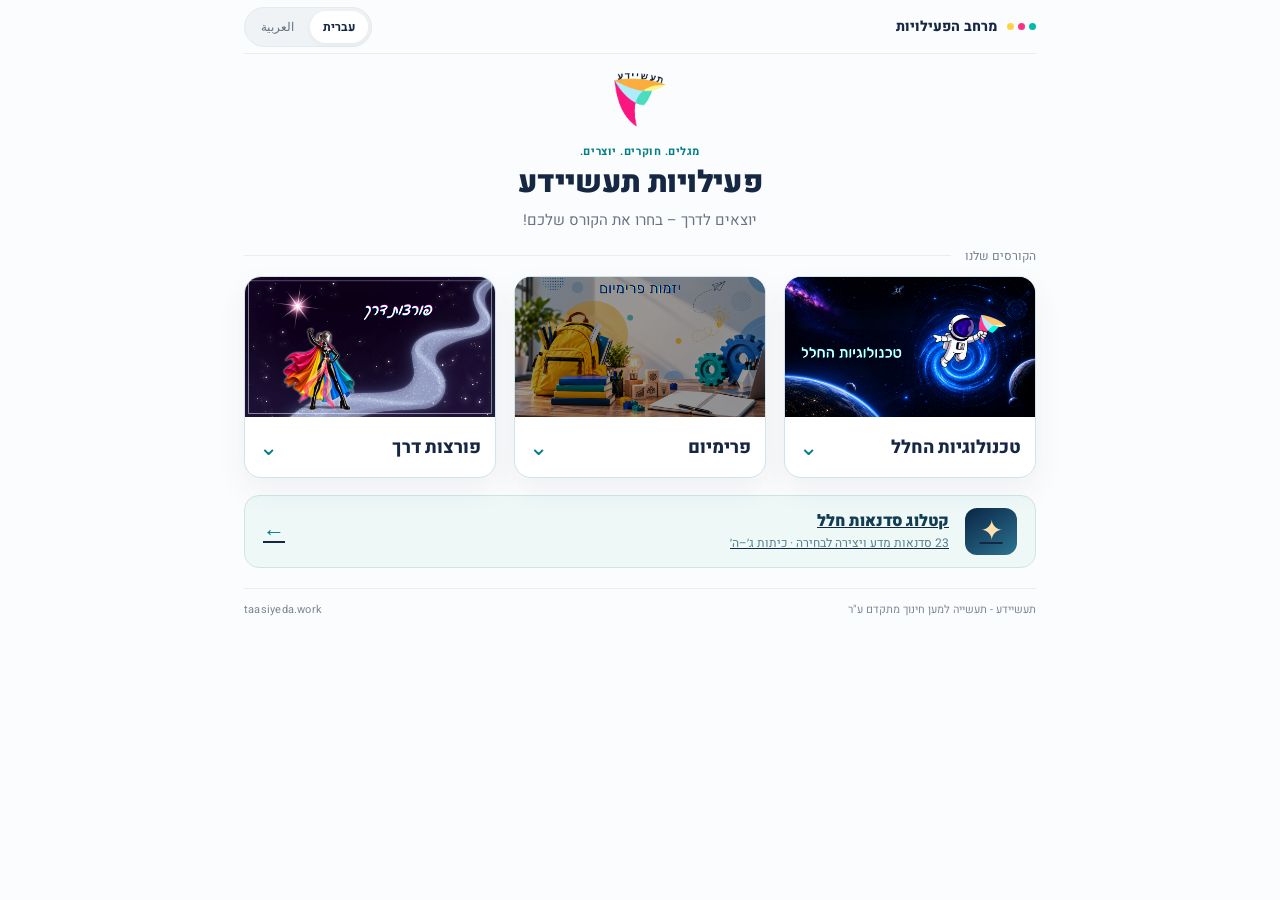
==== commit 26e9fc9a: "Link space workshops catalog from course hub" ====
--- a/index.html
+++ b/index.html
@@ -59,13 +59,13 @@
 .footer{padding:12px 0}
 @media(min-height:850px) and (min-width:801px){main{padding:14px 0 20px}.section-top{margin-top:16px}}
 @media(max-width:620px){.topbar{height:54px}main{padding:14px 0 20px}.logo{width:56px;height:62px}.eyebrow{margin-top:6px}.section-top{margin-top:16px}.card-body{padding:12px 14px}}
-.cover{aspect-ratio:16/9}.cover img{object-fit:contain}.cover:hover img{transform:none}</style></head>
+.cover{aspect-ratio:16/9}.cover img{object-fit:contain}.cover:hover img{transform:none}.catalog-shortcut{margin-top:17px;display:flex;align-items:center;gap:16px;border:1px solid #cfe5e5;border-radius:15px;background:#edf8f7;padding:12px 18px;transition:background .2s}.catalog-shortcut:hover{background:#dff2ef}.catalog-graphic{display:grid;place-items:center;height:47px;width:52px;background:linear-gradient(145deg,#0a2545,#2c7492);color:#ffdfad;border-radius:12px;font-size:28px;flex:none}.catalog-text{display:grid;gap:3px}.catalog-text strong{font-size:16px;font-weight:900;color:#133d52;line-height:1.2}.catalog-text small{font-size:12px;color:#56818d}.catalog-go{margin-inline-start:auto;color:#047b87;font-size:22px;font-weight:800}@media(max-width:620px){.catalog-shortcut{padding:12px;gap:10px;margin-top:14px}.catalog-graphic{width:44px;height:44px}.catalog-text strong{font-size:14px}.catalog-text small{font-size:10px}}</style></head>
 <body><div class="shell"><header class="topbar"><div class="wordmark"><span class="brand-dots" aria-hidden="true"><i></i><i></i><i></i></span><span data-i="brand">מרחב הפעילויות</span></div><nav class="languages" aria-label="בחירת שפה"><button type="button" lang="he" data-lang="he" aria-pressed="true">עברית</button><button type="button" lang="ar" data-lang="ar" aria-pressed="false">العربية</button></nav></header>
 <main><section class="intro" aria-labelledby="title"><img class="logo" src="pictures/logo.png" alt="תעשיידע" width="78" height="90"><div class="eyebrow" data-i="eyebrow">מגלים. חוקרים. יוצרים.</div><h1 id="title" data-i="title">פעילויות תעשיידע</h1><p data-i="subtitle">יוצאים לדרך – בחרו את הקורס שלכם!</p></section><div class="section-top" data-i="section">הקורסים שלנו</div>
 <section class="courses" aria-label="קורסים"><article class="course active"><a class="cover" data-route="course" href="https://taasiyeda2026.github.io/spin-off/" aria-label="כניסה לקורס טכנולוגיות החלל"><img src="pictures/courses/space.png" alt="אסטרונאוט בחלל עם דגל תעשיידע" width="1672" height="941"></a><div class="card-body"><details class="course-menu"><summary><h2 data-i="space">טכנולוגיות החלל</h2><span class="chevron" aria-hidden="true">⌄</span></summary><p data-i="description">יוצאים למסע של חקר ורעיונות בהשראת החלל.</p><nav class="links" aria-label="פעילויות טכנולוגיות החלל"><a class="activity primary" data-route="course" href="https://taasiyeda2026.github.io/spin-off/"><span data-i="course">אתר הקורס</span><span class="arrow" aria-hidden="true">←</span></a><a class="activity" data-route="challenges" href="https://taasiyeda2026.github.io/spin-off/challenge/challenges.html"><span data-i="challenges">אתגרים</span><span class="arrow" aria-hidden="true">←</span></a><a class="activity" data-route="poster" href="https://taasiyeda2026.github.io/spin-off/poster.html"><span data-i="poster">פוסטר חקר</span><span class="arrow" aria-hidden="true">←</span></a></nav></details></div></article>
 <article class="course active"><a class="cover premium-cover" href="https://taasiyeda2026.github.io/Premium/" data-course-key="premium" aria-label="כניסה לקורס פרימיום"><img src="pictures/courses/premium.png" data-alt-key="premiumAlt" alt="איור קורס פרימיום עם תיק, ספרים וגלגלי שיניים" loading="lazy"></a><div class="card-body"><details class="course-menu"><summary><h2 data-i="premium">פרימיום</h2><span class="chevron" aria-hidden="true">⌄</span></summary><nav class="links course-entry" data-course-key="premium" aria-label="פרימיום"><a class="activity primary" href="https://taasiyeda2026.github.io/Premium/"><span data-i="course">אתר הקורס</span><span class="arrow" aria-hidden="true">←</span></a></nav></details></div></article>
-<article class="course active"><a class="cover portzot-cover" href="https://portzot-derech.org/" data-course-key="portzot" aria-label="כניסה לקורס פורצות דרך"><img src="pictures/courses/portzot.png" data-alt-key="portzotAlt" alt="איור קורס פורצות דרך עם גיבורה ושביל" loading="lazy"></a><div class="card-body"><details class="course-menu"><summary><h2 data-i="portzot">פורצות דרך</h2><span class="chevron" aria-hidden="true">⌄</span></summary><nav class="links course-entry" data-course-key="portzot" aria-label="פורצות דרך"><a class="activity primary" href="https://portzot-derech.org/"><span data-i="course">אתר הקורס</span><span class="arrow" aria-hidden="true">←</span></a></nav></details></div></article></section></main><footer class="footer"><span lang="he" dir="rtl" data-i="footer">תעשיידע - תעשייה למען חינוך מתקדם ע"ר</span><span>taasiyeda.work</span></footer></div>
+<article class="course active"><a class="cover portzot-cover" href="https://portzot-derech.org/" data-course-key="portzot" aria-label="כניסה לקורס פורצות דרך"><img src="pictures/courses/portzot.png" data-alt-key="portzotAlt" alt="איור קורס פורצות דרך עם גיבורה ושביל" loading="lazy"></a><div class="card-body"><details class="course-menu"><summary><h2 data-i="portzot">פורצות דרך</h2><span class="chevron" aria-hidden="true">⌄</span></summary><nav class="links course-entry" data-course-key="portzot" aria-label="פורצות דרך"><a class="activity primary" href="https://portzot-derech.org/"><span data-i="course">אתר הקורס</span><span class="arrow" aria-hidden="true">←</span></a></nav></details></div></article></section><a class="catalog-shortcut" href="./space-workshops/" aria-label="כניסה לקטלוג סדנאות חלל"><span class="catalog-graphic" aria-hidden="true">✦</span><span class="catalog-text"><strong data-i="spaceCatalog">קטלוג סדנאות חלל</strong><small data-i="spaceCatalogNote">23 סדנאות מדע ויצירה לבחירה · כיתות ג׳–ה׳</small></span><span class="catalog-go" aria-hidden="true">←</span></a></main><footer class="footer"><span lang="he" dir="rtl" data-i="footer">תעשיידע - תעשייה למען חינוך מתקדם ע"ר</span><span>taasiyeda.work</span></footer></div>
 <script>
-(()=>{'use strict';const copy={he:{premium:'פרימיום',portzot:'פורצות דרך',premiumAlt:'איור קורס פרימיום עם תיק, ספרים וגלגלי שיניים',portzotAlt:'איור קורס פורצות דרך עם גיבורה ושביל',brand:'מרחב הפעילויות',eyebrow:'מגלים. חוקרים. יוצרים.',title:'פעילויות תעשיידע',subtitle:'יוצאים לדרך – בחרו את הקורס שלכם!',section:'הקורסים שלנו',space:'טכנולוגיות החלל',description:'יוצאים למסע של חקר ורעיונות בהשראת החלל.',course:'אתר הקורס',challenges:'אתגרים',poster:'פוסטר חקר',soon:'בקרוב',more:'עוד עולמות לגלות',soonDescription:'קורסים ופעילויות נוספים יצטרפו לכאן בהמשך.',next:'המסע הבא שלכם',nextDescription:'מקום לרעיונות חדשים ולסקרנות שלכם.',footer:'תעשיידע - תעשייה למען חינוך מתקדם ע"ר'},ar:{premium:'بريميوم',portzot:'رائدات المستقبل',premiumAlt:'صورة دورة بريميوم مع حقيبة وكتب وتروس',portzotAlt:'صورة دورة رائدات المستقبل مع بطلة ومسار',brand:'مساحة الأنشطة',eyebrow:'نكتشف. نبحث. نبدع.',title:'أنشطة تعسيداع',subtitle:'ننطلق معًا – اختاروا دورتكم!',section:'دوراتنا',space:'تكنولوجيا الفضاء',description:'ننطلق في رحلة من البحث والأفكار المستوحاة من الفضاء.',course:'موقع الدورة',challenges:'التحديات',poster:'ملصق البحث',soon:'قريبًا',more:'عوالم أخرى لنكتشفها',soonDescription:'ستنضم إلى هنا دورات وأنشطة إضافية لاحقًا.',next:'رحلتكم القادمة',nextDescription:'مساحة لأفكار جديدة ولفضولكم.',footer:'תעשיידע - תעשייה למען חינוך מתקדם ע"ר'}};const base='https://taasiyeda2026.github.io/spin-off/';function setLanguage(lang){if(!copy[lang])lang='he';document.documentElement.lang=lang;document.documentElement.dir='rtl';document.querySelectorAll('[data-i]').forEach(el=>el.textContent=copy[lang][el.dataset.i]);document.title=copy[lang].title+' | '+copy[lang].brand;document.querySelectorAll('[data-lang]').forEach(el=>el.setAttribute('aria-pressed',String(el.dataset.lang===lang)));document.querySelector('.languages').setAttribute('aria-label',lang==='ar'?'اختيار اللغة':'בחירת שפה');document.querySelector('.courses').setAttribute('aria-label',copy[lang].section);document.querySelector('.links').setAttribute('aria-label',copy[lang].space);document.querySelector('.cover[data-route]').setAttribute('aria-label',copy[lang].course+' — '+copy[lang].space);document.querySelector('.cover img').alt=lang==='ar'?'رائد فضاء يحمل علم تعسيداع':'אסטרונאוט בחלל עם דגל תעשיידע';document.querySelectorAll('[data-route]').forEach(el=>{const route=el.dataset.route;el.href=route==='challenges'?base+'challenge/'+(lang==='ar'?'ar/':'')+'challenges.html?lang='+lang:base+(route==='poster'?'poster.html':'');});document.querySelectorAll('[data-course-key]').forEach(el=>el.setAttribute('aria-label',copy[lang].course+' — '+copy[lang][el.dataset.courseKey]));document.querySelectorAll('[data-alt-key]').forEach(el=>el.alt=copy[lang][el.dataset.altKey]);try{localStorage.setItem('taasiyeda-language',lang)}catch(e){}}
+(()=>{'use strict';const copy={he:{spaceCatalog:'קטלוג סדנאות חלל',spaceCatalogNote:'23 סדנאות מדע ויצירה לבחירה · כיתות ג׳–ה׳',premium:'פרימיום',portzot:'פורצות דרך',premiumAlt:'איור קורס פרימיום עם תיק, ספרים וגלגלי שיניים',portzotAlt:'איור קורס פורצות דרך עם גיבורה ושביל',brand:'מרחב הפעילויות',eyebrow:'מגלים. חוקרים. יוצרים.',title:'פעילויות תעשיידע',subtitle:'יוצאים לדרך – בחרו את הקורס שלכם!',section:'הקורסים שלנו',space:'טכנולוגיות החלל',description:'יוצאים למסע של חקר ורעיונות בהשראת החלל.',course:'אתר הקורס',challenges:'אתגרים',poster:'פוסטר חקר',soon:'בקרוב',more:'עוד עולמות לגלות',soonDescription:'קורסים ופעילויות נוספים יצטרפו לכאן בהמשך.',next:'המסע הבא שלכם',nextDescription:'מקום לרעיונות חדשים ולסקרנות שלכם.',footer:'תעשיידע - תעשייה למען חינוך מתקדם ע"ר'},ar:{spaceCatalog:'كتالوج ورشات الفضاء',spaceCatalogNote:'23 ورشة علوم وإبداع للاختيار · الصفوف الثالث–الخامس',premium:'بريميوم',portzot:'رائدات المستقبل',premiumAlt:'صورة دورة بريميوم مع حقيبة وكتب وتروس',portzotAlt:'صورة دورة رائدات المستقبل مع بطلة ومسار',brand:'مساحة الأنشطة',eyebrow:'نكتشف. نبحث. نبدع.',title:'أنشطة تعسيداع',subtitle:'ننطلق معًا – اختاروا دورتكم!',section:'دوراتنا',space:'تكنولوجيا الفضاء',description:'ننطلق في رحلة من البحث والأفكار المستوحاة من الفضاء.',course:'موقع الدورة',challenges:'التحديات',poster:'ملصق البحث',soon:'قريبًا',more:'عوالم أخرى لنكتشفها',soonDescription:'ستنضم إلى هنا دورات وأنشطة إضافية لاحقًا.',next:'رحلتكم القادمة',nextDescription:'مساحة لأفكار جديدة ولفضولكم.',footer:'תעשיידע - תעשייה למען חינוך מתקדם ע"ר'}};const base='https://taasiyeda2026.github.io/spin-off/';function setLanguage(lang){if(!copy[lang])lang='he';document.documentElement.lang=lang;document.documentElement.dir='rtl';document.querySelectorAll('[data-i]').forEach(el=>el.textContent=copy[lang][el.dataset.i]);document.title=copy[lang].title+' | '+copy[lang].brand;document.querySelectorAll('[data-lang]').forEach(el=>el.setAttribute('aria-pressed',String(el.dataset.lang===lang)));document.querySelector('.languages').setAttribute('aria-label',lang==='ar'?'اختيار اللغة':'בחירת שפה');document.querySelector('.courses').setAttribute('aria-label',copy[lang].section);document.querySelector('.links').setAttribute('aria-label',copy[lang].space);document.querySelector('.cover[data-route]').setAttribute('aria-label',copy[lang].course+' — '+copy[lang].space);document.querySelector('.cover img').alt=lang==='ar'?'رائد فضاء يحمل علم تعسيداع':'אסטרונאוט בחלל עם דגל תעשיידע';document.querySelectorAll('[data-route]').forEach(el=>{const route=el.dataset.route;el.href=route==='challenges'?base+'challenge/'+(lang==='ar'?'ar/':'')+'challenges.html?lang='+lang:base+(route==='poster'?'poster.html':'');});document.querySelectorAll('[data-course-key]').forEach(el=>el.setAttribute('aria-label',copy[lang].course+' — '+copy[lang][el.dataset.courseKey]));document.querySelectorAll('[data-alt-key]').forEach(el=>el.alt=copy[lang][el.dataset.altKey]);try{localStorage.setItem('taasiyeda-language',lang)}catch(e){}}
 let lang=new URLSearchParams(location.search).get('lang');if(lang!=='he'&&lang!=='ar'){try{lang=localStorage.getItem('taasiyeda-language')}catch(e){}}setLanguage(lang||'he');document.querySelectorAll('[data-lang]').forEach(el=>el.addEventListener('click',()=>setLanguage(el.dataset.lang)));})();
 </script></body></html>
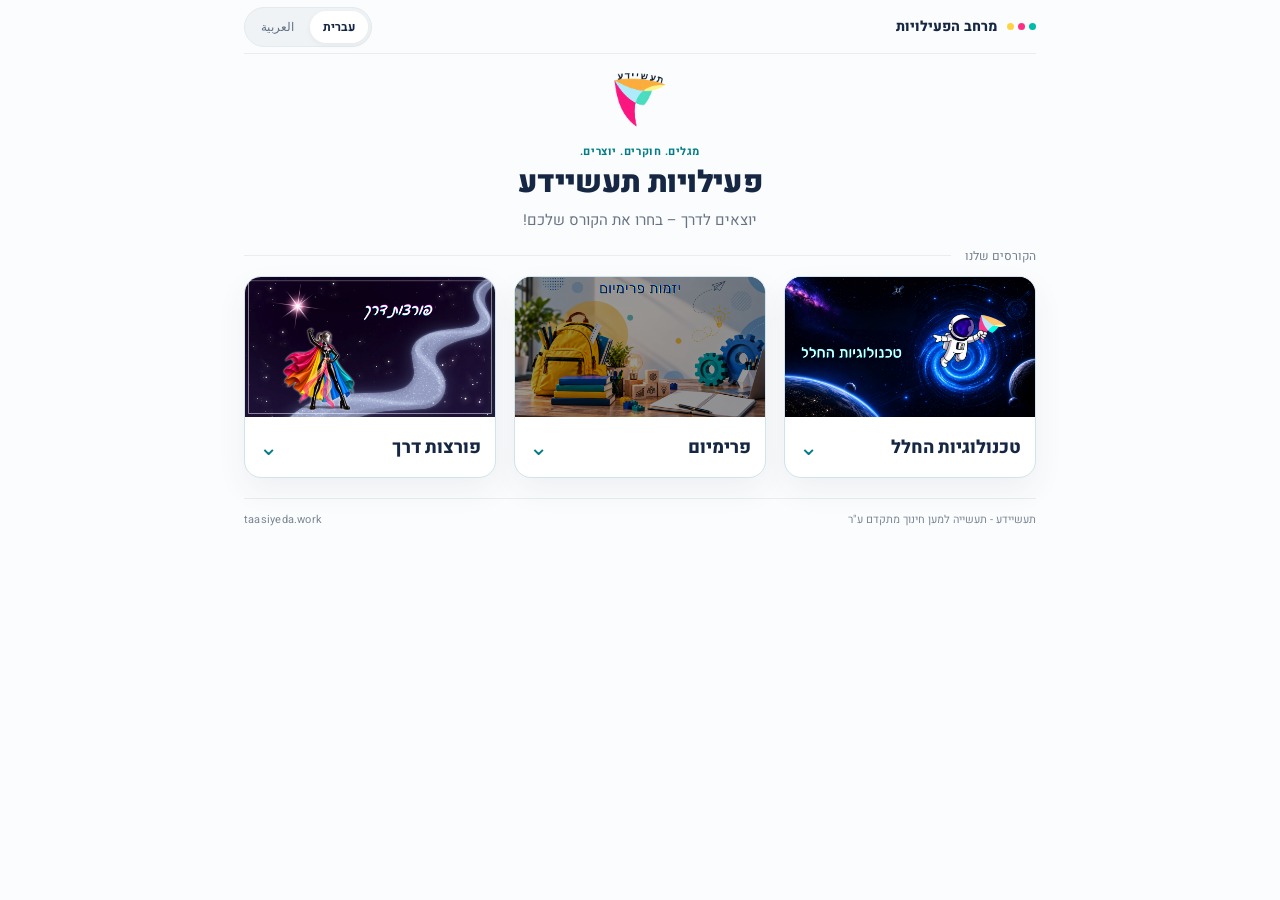
==== commit ff974805: "Keep activities homepage focused on courses and remove workshop catalog shortcut" ====
--- a/index.html
+++ b/index.html
@@ -64,8 +64,8 @@
 <main><section class="intro" aria-labelledby="title"><img class="logo" src="pictures/logo.png" alt="תעשיידע" width="78" height="90"><div class="eyebrow" data-i="eyebrow">מגלים. חוקרים. יוצרים.</div><h1 id="title" data-i="title">פעילויות תעשיידע</h1><p data-i="subtitle">יוצאים לדרך – בחרו את הקורס שלכם!</p></section><div class="section-top" data-i="section">הקורסים שלנו</div>
 <section class="courses" aria-label="קורסים"><article class="course active"><a class="cover" data-route="course" href="https://taasiyeda2026.github.io/spin-off/" aria-label="כניסה לקורס טכנולוגיות החלל"><img src="pictures/courses/space.png" alt="אסטרונאוט בחלל עם דגל תעשיידע" width="1672" height="941"></a><div class="card-body"><details class="course-menu"><summary><h2 data-i="space">טכנולוגיות החלל</h2><span class="chevron" aria-hidden="true">⌄</span></summary><p data-i="description">יוצאים למסע של חקר ורעיונות בהשראת החלל.</p><nav class="links" aria-label="פעילויות טכנולוגיות החלל"><a class="activity primary" data-route="course" href="https://taasiyeda2026.github.io/spin-off/"><span data-i="course">אתר הקורס</span><span class="arrow" aria-hidden="true">←</span></a><a class="activity" data-route="challenges" href="https://taasiyeda2026.github.io/spin-off/challenge/challenges.html"><span data-i="challenges">אתגרים</span><span class="arrow" aria-hidden="true">←</span></a><a class="activity" data-route="poster" href="https://taasiyeda2026.github.io/spin-off/poster.html"><span data-i="poster">פוסטר חקר</span><span class="arrow" aria-hidden="true">←</span></a></nav></details></div></article>
 <article class="course active"><a class="cover premium-cover" href="https://taasiyeda2026.github.io/Premium/" data-course-key="premium" aria-label="כניסה לקורס פרימיום"><img src="pictures/courses/premium.png" data-alt-key="premiumAlt" alt="איור קורס פרימיום עם תיק, ספרים וגלגלי שיניים" loading="lazy"></a><div class="card-body"><details class="course-menu"><summary><h2 data-i="premium">פרימיום</h2><span class="chevron" aria-hidden="true">⌄</span></summary><nav class="links course-entry" data-course-key="premium" aria-label="פרימיום"><a class="activity primary" href="https://taasiyeda2026.github.io/Premium/"><span data-i="course">אתר הקורס</span><span class="arrow" aria-hidden="true">←</span></a></nav></details></div></article>
-<article class="course active"><a class="cover portzot-cover" href="https://portzot-derech.org/" data-course-key="portzot" aria-label="כניסה לקורס פורצות דרך"><img src="pictures/courses/portzot.png" data-alt-key="portzotAlt" alt="איור קורס פורצות דרך עם גיבורה ושביל" loading="lazy"></a><div class="card-body"><details class="course-menu"><summary><h2 data-i="portzot">פורצות דרך</h2><span class="chevron" aria-hidden="true">⌄</span></summary><nav class="links course-entry" data-course-key="portzot" aria-label="פורצות דרך"><a class="activity primary" href="https://portzot-derech.org/"><span data-i="course">אתר הקורס</span><span class="arrow" aria-hidden="true">←</span></a></nav></details></div></article></section><a class="catalog-shortcut" href="./space-workshops/" aria-label="כניסה לקטלוג סדנאות חלל"><span class="catalog-graphic" aria-hidden="true">✦</span><span class="catalog-text"><strong data-i="spaceCatalog">קטלוג סדנאות חלל</strong><small data-i="spaceCatalogNote">23 סדנאות מדע ויצירה לבחירה · כיתות ג׳–ה׳</small></span><span class="catalog-go" aria-hidden="true">←</span></a></main><footer class="footer"><span lang="he" dir="rtl" data-i="footer">תעשיידע - תעשייה למען חינוך מתקדם ע"ר</span><span>taasiyeda.work</span></footer></div>
+<article class="course active"><a class="cover portzot-cover" href="https://portzot-derech.org/" data-course-key="portzot" aria-label="כניסה לקורס פורצות דרך"><img src="pictures/courses/portzot.png" data-alt-key="portzotAlt" alt="איור קורס פורצות דרך עם גיבורה ושביל" loading="lazy"></a><div class="card-body"><details class="course-menu"><summary><h2 data-i="portzot">פורצות דרך</h2><span class="chevron" aria-hidden="true">⌄</span></summary><nav class="links course-entry" data-course-key="portzot" aria-label="פורצות דרך"><a class="activity primary" href="https://portzot-derech.org/"><span data-i="course">אתר הקורס</span><span class="arrow" aria-hidden="true">←</span></a></nav></details></div></article></section></main><footer class="footer"><span lang="he" dir="rtl" data-i="footer">תעשיידע - תעשייה למען חינוך מתקדם ע"ר</span><span>taasiyeda.work</span></footer></div>
 <script>
-(()=>{'use strict';const copy={he:{spaceCatalog:'קטלוג סדנאות חלל',spaceCatalogNote:'23 סדנאות מדע ויצירה לבחירה · כיתות ג׳–ה׳',premium:'פרימיום',portzot:'פורצות דרך',premiumAlt:'איור קורס פרימיום עם תיק, ספרים וגלגלי שיניים',portzotAlt:'איור קורס פורצות דרך עם גיבורה ושביל',brand:'מרחב הפעילויות',eyebrow:'מגלים. חוקרים. יוצרים.',title:'פעילויות תעשיידע',subtitle:'יוצאים לדרך – בחרו את הקורס שלכם!',section:'הקורסים שלנו',space:'טכנולוגיות החלל',description:'יוצאים למסע של חקר ורעיונות בהשראת החלל.',course:'אתר הקורס',challenges:'אתגרים',poster:'פוסטר חקר',soon:'בקרוב',more:'עוד עולמות לגלות',soonDescription:'קורסים ופעילויות נוספים יצטרפו לכאן בהמשך.',next:'המסע הבא שלכם',nextDescription:'מקום לרעיונות חדשים ולסקרנות שלכם.',footer:'תעשיידע - תעשייה למען חינוך מתקדם ע"ר'},ar:{spaceCatalog:'كتالوج ورشات الفضاء',spaceCatalogNote:'23 ورشة علوم وإبداع للاختيار · الصفوف الثالث–الخامس',premium:'بريميوم',portzot:'رائدات المستقبل',premiumAlt:'صورة دورة بريميوم مع حقيبة وكتب وتروس',portzotAlt:'صورة دورة رائدات المستقبل مع بطلة ومسار',brand:'مساحة الأنشطة',eyebrow:'نكتشف. نبحث. نبدع.',title:'أنشطة تعسيداع',subtitle:'ننطلق معًا – اختاروا دورتكم!',section:'دوراتنا',space:'تكنولوجيا الفضاء',description:'ننطلق في رحلة من البحث والأفكار المستوحاة من الفضاء.',course:'موقع الدورة',challenges:'التحديات',poster:'ملصق البحث',soon:'قريبًا',more:'عوالم أخرى لنكتشفها',soonDescription:'ستنضم إلى هنا دورات وأنشطة إضافية لاحقًا.',next:'رحلتكم القادمة',nextDescription:'مساحة لأفكار جديدة ولفضولكم.',footer:'תעשיידע - תעשייה למען חינוך מתקדם ע"ר'}};const base='https://taasiyeda2026.github.io/spin-off/';function setLanguage(lang){if(!copy[lang])lang='he';document.documentElement.lang=lang;document.documentElement.dir='rtl';document.querySelectorAll('[data-i]').forEach(el=>el.textContent=copy[lang][el.dataset.i]);document.title=copy[lang].title+' | '+copy[lang].brand;document.querySelectorAll('[data-lang]').forEach(el=>el.setAttribute('aria-pressed',String(el.dataset.lang===lang)));document.querySelector('.languages').setAttribute('aria-label',lang==='ar'?'اختيار اللغة':'בחירת שפה');document.querySelector('.courses').setAttribute('aria-label',copy[lang].section);document.querySelector('.links').setAttribute('aria-label',copy[lang].space);document.querySelector('.cover[data-route]').setAttribute('aria-label',copy[lang].course+' — '+copy[lang].space);document.querySelector('.cover img').alt=lang==='ar'?'رائد فضاء يحمل علم تعسيداع':'אסטרונאוט בחלל עם דגל תעשיידע';document.querySelectorAll('[data-route]').forEach(el=>{const route=el.dataset.route;el.href=route==='challenges'?base+'challenge/'+(lang==='ar'?'ar/':'')+'challenges.html?lang='+lang:base+(route==='poster'?'poster.html':'');});document.querySelectorAll('[data-course-key]').forEach(el=>el.setAttribute('aria-label',copy[lang].course+' — '+copy[lang][el.dataset.courseKey]));document.querySelectorAll('[data-alt-key]').forEach(el=>el.alt=copy[lang][el.dataset.altKey]);try{localStorage.setItem('taasiyeda-language',lang)}catch(e){}}
+(()=>{'use strict';const copy={he:{premium:'פרימיום',portzot:'פורצות דרך',premiumAlt:'איור קורס פרימיום עם תיק, ספרים וגלגלי שיניים',portzotAlt:'איור קורס פורצות דרך עם גיבורה ושביל',brand:'מרחב הפעילויות',eyebrow:'מגלים. חוקרים. יוצרים.',title:'פעילויות תעשיידע',subtitle:'יוצאים לדרך – בחרו את הקורס שלכם!',section:'הקורסים שלנו',space:'טכנולוגיות החלל',description:'יוצאים למסע של חקר ורעיונות בהשראת החלל.',course:'אתר הקורס',challenges:'אתגרים',poster:'פוסטר חקר',soon:'בקרוב',more:'עוד עולמות לגלות',soonDescription:'קורסים ופעילויות נוספים יצטרפו לכאן בהמשך.',next:'המסע הבא שלכם',nextDescription:'מקום לרעיונות חדשים ולסקרנות שלכם.',footer:'תעשיידע - תעשייה למען חינוך מתקדם ע"ר'},ar:{premium:'بريميوم',portzot:'رائدات المستقبل',premiumAlt:'صورة دورة بريميوم مع حقيبة وكتب وتروس',portzotAlt:'صورة دورة رائدات المستقبل مع بطلة ومسار',brand:'مساحة الأنشطة',eyebrow:'نكتشف. نبحث. نبدع.',title:'أنشطة تعسيداع',subtitle:'ننطلق معًا – اختاروا دورتكم!',section:'دوراتنا',space:'تكنولوجيا الفضاء',description:'ننطلق في رحلة من البحث والأفكار المستوحاة من الفضاء.',course:'موقع الدورة',challenges:'التحديات',poster:'ملصق البحث',soon:'قريبًا',more:'عوالم أخرى لنكتشفها',soonDescription:'ستنضم إلى هنا دورات وأنشطة إضافية لاحقًا.',next:'رحلتكم القادمة',nextDescription:'مساحة لأفكار جديدة ولفضولكم.',footer:'תעשיידע - תעשייה למען חינוך מתקדם ע"ר'}};const base='https://taasiyeda2026.github.io/spin-off/';function setLanguage(lang){if(!copy[lang])lang='he';document.documentElement.lang=lang;document.documentElement.dir='rtl';document.querySelectorAll('[data-i]').forEach(el=>el.textContent=copy[lang][el.dataset.i]);document.title=copy[lang].title+' | '+copy[lang].brand;document.querySelectorAll('[data-lang]').forEach(el=>el.setAttribute('aria-pressed',String(el.dataset.lang===lang)));document.querySelector('.languages').setAttribute('aria-label',lang==='ar'?'اختيار اللغة':'בחירת שפה');document.querySelector('.courses').setAttribute('aria-label',copy[lang].section);document.querySelector('.links').setAttribute('aria-label',copy[lang].space);document.querySelector('.cover[data-route]').setAttribute('aria-label',copy[lang].course+' — '+copy[lang].space);document.querySelector('.cover img').alt=lang==='ar'?'رائد فضاء يحمل علم تعسيداع':'אסטרונאוט בחלל עם דגל תעשיידע';document.querySelectorAll('[data-route]').forEach(el=>{const route=el.dataset.route;el.href=route==='challenges'?base+'challenge/'+(lang==='ar'?'ar/':'')+'challenges.html?lang='+lang:base+(route==='poster'?'poster.html':'');});document.querySelectorAll('[data-course-key]').forEach(el=>el.setAttribute('aria-label',copy[lang].course+' — '+copy[lang][el.dataset.courseKey]));document.querySelectorAll('[data-alt-key]').forEach(el=>el.alt=copy[lang][el.dataset.altKey]);try{localStorage.setItem('taasiyeda-language',lang)}catch(e){}}
 let lang=new URLSearchParams(location.search).get('lang');if(lang!=='he'&&lang!=='ar'){try{lang=localStorage.getItem('taasiyeda-language')}catch(e){}}setLanguage(lang||'he');document.querySelectorAll('[data-lang]').forEach(el=>el.addEventListener('click',()=>setLanguage(el.dataset.lang)));})();
 </script></body></html>
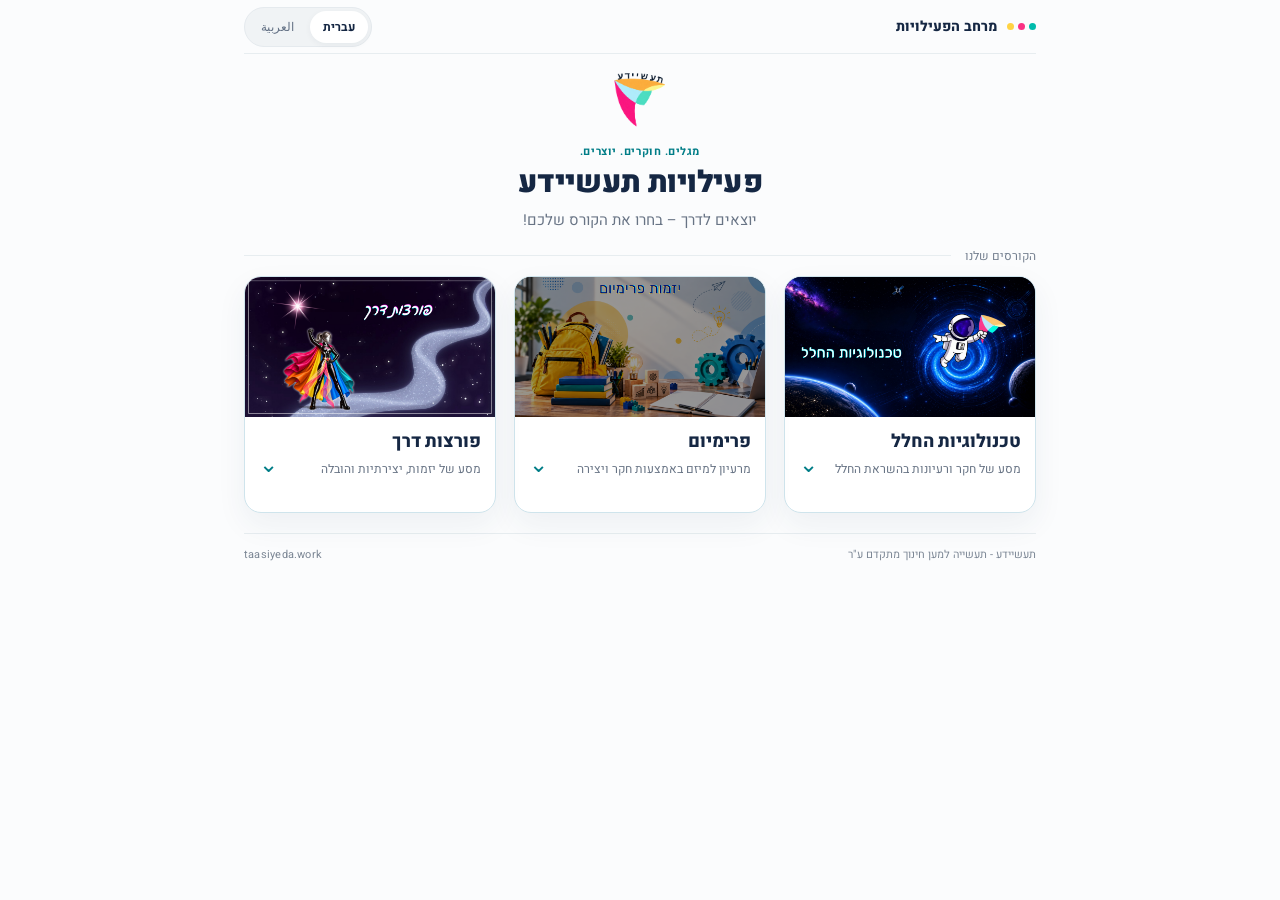
==== commit 60dc0fef: "Update course links and index page content Replit-Commit-Author: Agent" ====
--- a/index.html
+++ b/index.html
@@ -44,6 +44,10 @@
 .chevron{color:var(--teal);font-family:Arial,sans-serif;font-size:23px;line-height:1;transition:transform .18s}
 .course-menu[open] .chevron{transform:rotate(180deg)}
 .course-menu[open] summary{margin-bottom:10px}
+.course-heading{min-width:0;flex:1;text-align:right}
+.course-heading .course-description{font-size:12px;line-height:1.65;color:var(--muted);margin:6px 0 0;min-block-size:3.3em}
+.course-menu .links{padding-top:0}
+@media(min-width:621px) and (max-width:800px){.course-heading h2{min-block-size:2.8em}}
 @media(min-height:850px) and (min-width:801px){main{padding:24px 0 30px}.section-top{margin-top:24px}}
 @media(max-width:620px){.shell{max-width:400px;padding:0 18px}.topbar{height:62px}.wordmark{font-size:13px}.languages button{padding:5px 10px}main{padding:22px 0 26px}h1{font-size:28px}.intro p{font-size:14px}.courses{gap:14px}.card-body h2{font-size:20px}.activity{font-size:15px;min-height:44px}.soon{grid-template-columns:80px 1fr}.soon-cover{min-height:112px}.soon .card-body{padding:14px}.soon h2{font-size:17px}.soon p{font-size:12px;margin-bottom:0}.soon .shapes{transform:scale(.55)}.footer{font-size:10px;gap:7px}}
 
@@ -62,10 +66,10 @@
 .cover{aspect-ratio:16/9}.cover img{object-fit:contain}.cover:hover img{transform:none}.catalog-shortcut{margin-top:17px;display:flex;align-items:center;gap:16px;border:1px solid #cfe5e5;border-radius:15px;background:#edf8f7;padding:12px 18px;transition:background .2s}.catalog-shortcut:hover{background:#dff2ef}.catalog-graphic{display:grid;place-items:center;height:47px;width:52px;background:linear-gradient(145deg,#0a2545,#2c7492);color:#ffdfad;border-radius:12px;font-size:28px;flex:none}.catalog-text{display:grid;gap:3px}.catalog-text strong{font-size:16px;font-weight:900;color:#133d52;line-height:1.2}.catalog-text small{font-size:12px;color:#56818d}.catalog-go{margin-inline-start:auto;color:#047b87;font-size:22px;font-weight:800}@media(max-width:620px){.catalog-shortcut{padding:12px;gap:10px;margin-top:14px}.catalog-graphic{width:44px;height:44px}.catalog-text strong{font-size:14px}.catalog-text small{font-size:10px}}</style></head>
 <body><div class="shell"><header class="topbar"><div class="wordmark"><span class="brand-dots" aria-hidden="true"><i></i><i></i><i></i></span><span data-i="brand">מרחב הפעילויות</span></div><nav class="languages" aria-label="בחירת שפה"><button type="button" lang="he" data-lang="he" aria-pressed="true">עברית</button><button type="button" lang="ar" data-lang="ar" aria-pressed="false">العربية</button></nav></header>
 <main><section class="intro" aria-labelledby="title"><img class="logo" src="pictures/logo.png" alt="תעשיידע" width="78" height="90"><div class="eyebrow" data-i="eyebrow">מגלים. חוקרים. יוצרים.</div><h1 id="title" data-i="title">פעילויות תעשיידע</h1><p data-i="subtitle">יוצאים לדרך – בחרו את הקורס שלכם!</p></section><div class="section-top" data-i="section">הקורסים שלנו</div>
-<section class="courses" aria-label="קורסים"><article class="course active"><a class="cover" data-route="course" href="https://taasiyeda2026.github.io/spin-off/" aria-label="כניסה לקורס טכנולוגיות החלל"><img src="pictures/courses/space.png" alt="אסטרונאוט בחלל עם דגל תעשיידע" width="1672" height="941"></a><div class="card-body"><details class="course-menu"><summary><h2 data-i="space">טכנולוגיות החלל</h2><span class="chevron" aria-hidden="true">⌄</span></summary><p data-i="description">יוצאים למסע של חקר ורעיונות בהשראת החלל.</p><nav class="links" aria-label="פעילויות טכנולוגיות החלל"><a class="activity primary" data-route="course" href="https://taasiyeda2026.github.io/spin-off/"><span data-i="course">אתר הקורס</span><span class="arrow" aria-hidden="true">←</span></a><a class="activity" data-route="challenges" href="https://taasiyeda2026.github.io/spin-off/challenge/challenges.html"><span data-i="challenges">אתגרים</span><span class="arrow" aria-hidden="true">←</span></a><a class="activity" data-route="poster" href="https://taasiyeda2026.github.io/spin-off/poster.html"><span data-i="poster">פוסטר חקר</span><span class="arrow" aria-hidden="true">←</span></a></nav></details></div></article>
-<article class="course active"><a class="cover premium-cover" href="https://taasiyeda2026.github.io/Premium/" data-course-key="premium" aria-label="כניסה לקורס פרימיום"><img src="pictures/courses/premium.png" data-alt-key="premiumAlt" alt="איור קורס פרימיום עם תיק, ספרים וגלגלי שיניים" loading="lazy"></a><div class="card-body"><details class="course-menu"><summary><h2 data-i="premium">פרימיום</h2><span class="chevron" aria-hidden="true">⌄</span></summary><nav class="links course-entry" data-course-key="premium" aria-label="פרימיום"><a class="activity primary" href="https://taasiyeda2026.github.io/Premium/"><span data-i="course">אתר הקורס</span><span class="arrow" aria-hidden="true">←</span></a></nav></details></div></article>
-<article class="course active"><a class="cover portzot-cover" href="https://portzot-derech.org/" data-course-key="portzot" aria-label="כניסה לקורס פורצות דרך"><img src="pictures/courses/portzot.png" data-alt-key="portzotAlt" alt="איור קורס פורצות דרך עם גיבורה ושביל" loading="lazy"></a><div class="card-body"><details class="course-menu"><summary><h2 data-i="portzot">פורצות דרך</h2><span class="chevron" aria-hidden="true">⌄</span></summary><nav class="links course-entry" data-course-key="portzot" aria-label="פורצות דרך"><a class="activity primary" href="https://portzot-derech.org/"><span data-i="course">אתר הקורס</span><span class="arrow" aria-hidden="true">←</span></a></nav></details></div></article></section></main><footer class="footer"><span lang="he" dir="rtl" data-i="footer">תעשיידע - תעשייה למען חינוך מתקדם ע"ר</span><span>taasiyeda.work</span></footer></div>
+<section class="courses" aria-label="קורסים"><article class="course active"><a class="cover" data-route="course" href="https://taasiyeda2026.github.io/spin-off/" aria-label="כניסה לקורס טכנולוגיות החלל"><img src="pictures/courses/space.png" alt="אסטרונאוט בחלל עם דגל תעשיידע" width="1672" height="941"></a><div class="card-body"><details class="course-menu"><summary><div class="course-heading"><h2 data-i="space">טכנולוגיות החלל</h2><p class="course-description" data-description-he="מסע של חקר ורעיונות בהשראת החלל" data-description-ar="رحلة من البحث والأفكار المستوحاة من الفضاء">מסע של חקר ורעיונות בהשראת החלל</p></div><span class="chevron" aria-hidden="true">⌄</span></summary><nav class="links" aria-label="פעילויות טכנולוגיות החלל"><a class="activity primary" data-route="course" href="https://taasiyeda2026.github.io/spin-off/"><span data-i="course">אתר הקורס</span><span class="arrow" aria-hidden="true">←</span></a><a class="activity" data-route="challenges" href="https://taasiyeda2026.github.io/spin-off/challenge/challenges.html"><span data-i="challenges">אתגרים</span><span class="arrow" aria-hidden="true">←</span></a><a class="activity" data-route="poster" href="https://taasiyeda2026.github.io/spin-off/poster.html"><span data-i="poster">פוסטר חקר</span><span class="arrow" aria-hidden="true">←</span></a></nav></details></div></article>
+<article class="course active"><a class="cover premium-cover" href="https://taasiyeda2026.github.io/Premium/" data-course-key="premium" aria-label="כניסה לקורס פרימיום"><img src="pictures/courses/premium.png" data-alt-key="premiumAlt" alt="איור קורס פרימיום עם תיק, ספרים וגלגלי שיניים" loading="lazy"></a><div class="card-body"><details class="course-menu"><summary><div class="course-heading"><h2 data-i="premium">פרימיום</h2><p class="course-description" data-description-he="מרעיון למיזם באמצעות חקר ויצירה" data-description-ar="من فكرة إلى مشروع من خلال البحث والإبداع">מרעיון למיזם באמצעות חקר ויצירה</p></div><span class="chevron" aria-hidden="true">⌄</span></summary><nav class="links course-entry" data-course-key="premium" aria-label="פרימיום"><a class="activity primary" href="https://taasiyeda2026.github.io/Premium/"><span data-i="course">אתר הקורס</span><span class="arrow" aria-hidden="true">←</span></a></nav></details></div></article>
+<article class="course active"><a class="cover portzot-cover" href="https://portzot-derech.org/" data-course-key="portzot" aria-label="כניסה לקורס פורצות דרך"><img src="pictures/courses/portzot.png" data-alt-key="portzotAlt" alt="איור קורס פורצות דרך עם גיבורה ושביל" loading="lazy"></a><div class="card-body"><details class="course-menu"><summary><div class="course-heading"><h2 data-i="portzot">פורצות דרך</h2><p class="course-description" data-description-he="מסע של יזמות, יצירתיות והובלה" data-description-ar="رحلة من ريادة الأعمال والإبداع والقيادة">מסע של יזמות, יצירתיות והובלה</p></div><span class="chevron" aria-hidden="true">⌄</span></summary><nav class="links course-entry" data-course-key="portzot" aria-label="פורצות דרך"><a class="activity primary" href="https://portzot-derech.org/"><span data-i="course">אתר הקורס</span><span class="arrow" aria-hidden="true">←</span></a></nav></details></div></article></section></main><footer class="footer"><span lang="he" dir="rtl" data-i="footer">תעשיידע - תעשייה למען חינוך מתקדם ע"ר</span><span>taasiyeda.work</span></footer></div>
 <script>
 (()=>{'use strict';const copy={he:{premium:'פרימיום',portzot:'פורצות דרך',premiumAlt:'איור קורס פרימיום עם תיק, ספרים וגלגלי שיניים',portzotAlt:'איור קורס פורצות דרך עם גיבורה ושביל',brand:'מרחב הפעילויות',eyebrow:'מגלים. חוקרים. יוצרים.',title:'פעילויות תעשיידע',subtitle:'יוצאים לדרך – בחרו את הקורס שלכם!',section:'הקורסים שלנו',space:'טכנולוגיות החלל',description:'יוצאים למסע של חקר ורעיונות בהשראת החלל.',course:'אתר הקורס',challenges:'אתגרים',poster:'פוסטר חקר',soon:'בקרוב',more:'עוד עולמות לגלות',soonDescription:'קורסים ופעילויות נוספים יצטרפו לכאן בהמשך.',next:'המסע הבא שלכם',nextDescription:'מקום לרעיונות חדשים ולסקרנות שלכם.',footer:'תעשיידע - תעשייה למען חינוך מתקדם ע"ר'},ar:{premium:'بريميوم',portzot:'رائدات المستقبل',premiumAlt:'صورة دورة بريميوم مع حقيبة وكتب وتروس',portzotAlt:'صورة دورة رائدات المستقبل مع بطلة ومسار',brand:'مساحة الأنشطة',eyebrow:'نكتشف. نبحث. نبدع.',title:'أنشطة تعسيداع',subtitle:'ننطلق معًا – اختاروا دورتكم!',section:'دوراتنا',space:'تكنولوجيا الفضاء',description:'ننطلق في رحلة من البحث والأفكار المستوحاة من الفضاء.',course:'موقع الدورة',challenges:'التحديات',poster:'ملصق البحث',soon:'قريبًا',more:'عوالم أخرى لنكتشفها',soonDescription:'ستنضم إلى هنا دورات وأنشطة إضافية لاحقًا.',next:'رحلتكم القادمة',nextDescription:'مساحة لأفكار جديدة ولفضولكم.',footer:'תעשיידע - תעשייה למען חינוך מתקדם ע"ר'}};const base='https://taasiyeda2026.github.io/spin-off/';function setLanguage(lang){if(!copy[lang])lang='he';document.documentElement.lang=lang;document.documentElement.dir='rtl';document.querySelectorAll('[data-i]').forEach(el=>el.textContent=copy[lang][el.dataset.i]);document.title=copy[lang].title+' | '+copy[lang].brand;document.querySelectorAll('[data-lang]').forEach(el=>el.setAttribute('aria-pressed',String(el.dataset.lang===lang)));document.querySelector('.languages').setAttribute('aria-label',lang==='ar'?'اختيار اللغة':'בחירת שפה');document.querySelector('.courses').setAttribute('aria-label',copy[lang].section);document.querySelector('.links').setAttribute('aria-label',copy[lang].space);document.querySelector('.cover[data-route]').setAttribute('aria-label',copy[lang].course+' — '+copy[lang].space);document.querySelector('.cover img').alt=lang==='ar'?'رائد فضاء يحمل علم تعسيداع':'אסטרונאוט בחלל עם דגל תעשיידע';document.querySelectorAll('[data-route]').forEach(el=>{const route=el.dataset.route;el.href=route==='challenges'?base+'challenge/'+(lang==='ar'?'ar/':'')+'challenges.html?lang='+lang:base+(route==='poster'?'poster.html':'');});document.querySelectorAll('[data-course-key]').forEach(el=>el.setAttribute('aria-label',copy[lang].course+' — '+copy[lang][el.dataset.courseKey]));document.querySelectorAll('[data-alt-key]').forEach(el=>el.alt=copy[lang][el.dataset.altKey]);try{localStorage.setItem('taasiyeda-language',lang)}catch(e){}}
 let lang=new URLSearchParams(location.search).get('lang');if(lang!=='he'&&lang!=='ar'){try{lang=localStorage.getItem('taasiyeda-language')}catch(e){}}setLanguage(lang||'he');document.querySelectorAll('[data-lang]').forEach(el=>el.addEventListener('click',()=>setLanguage(el.dataset.lang)));})();
-</script></body></html>
+</script><script src="course-links.js"></script></body></html>
